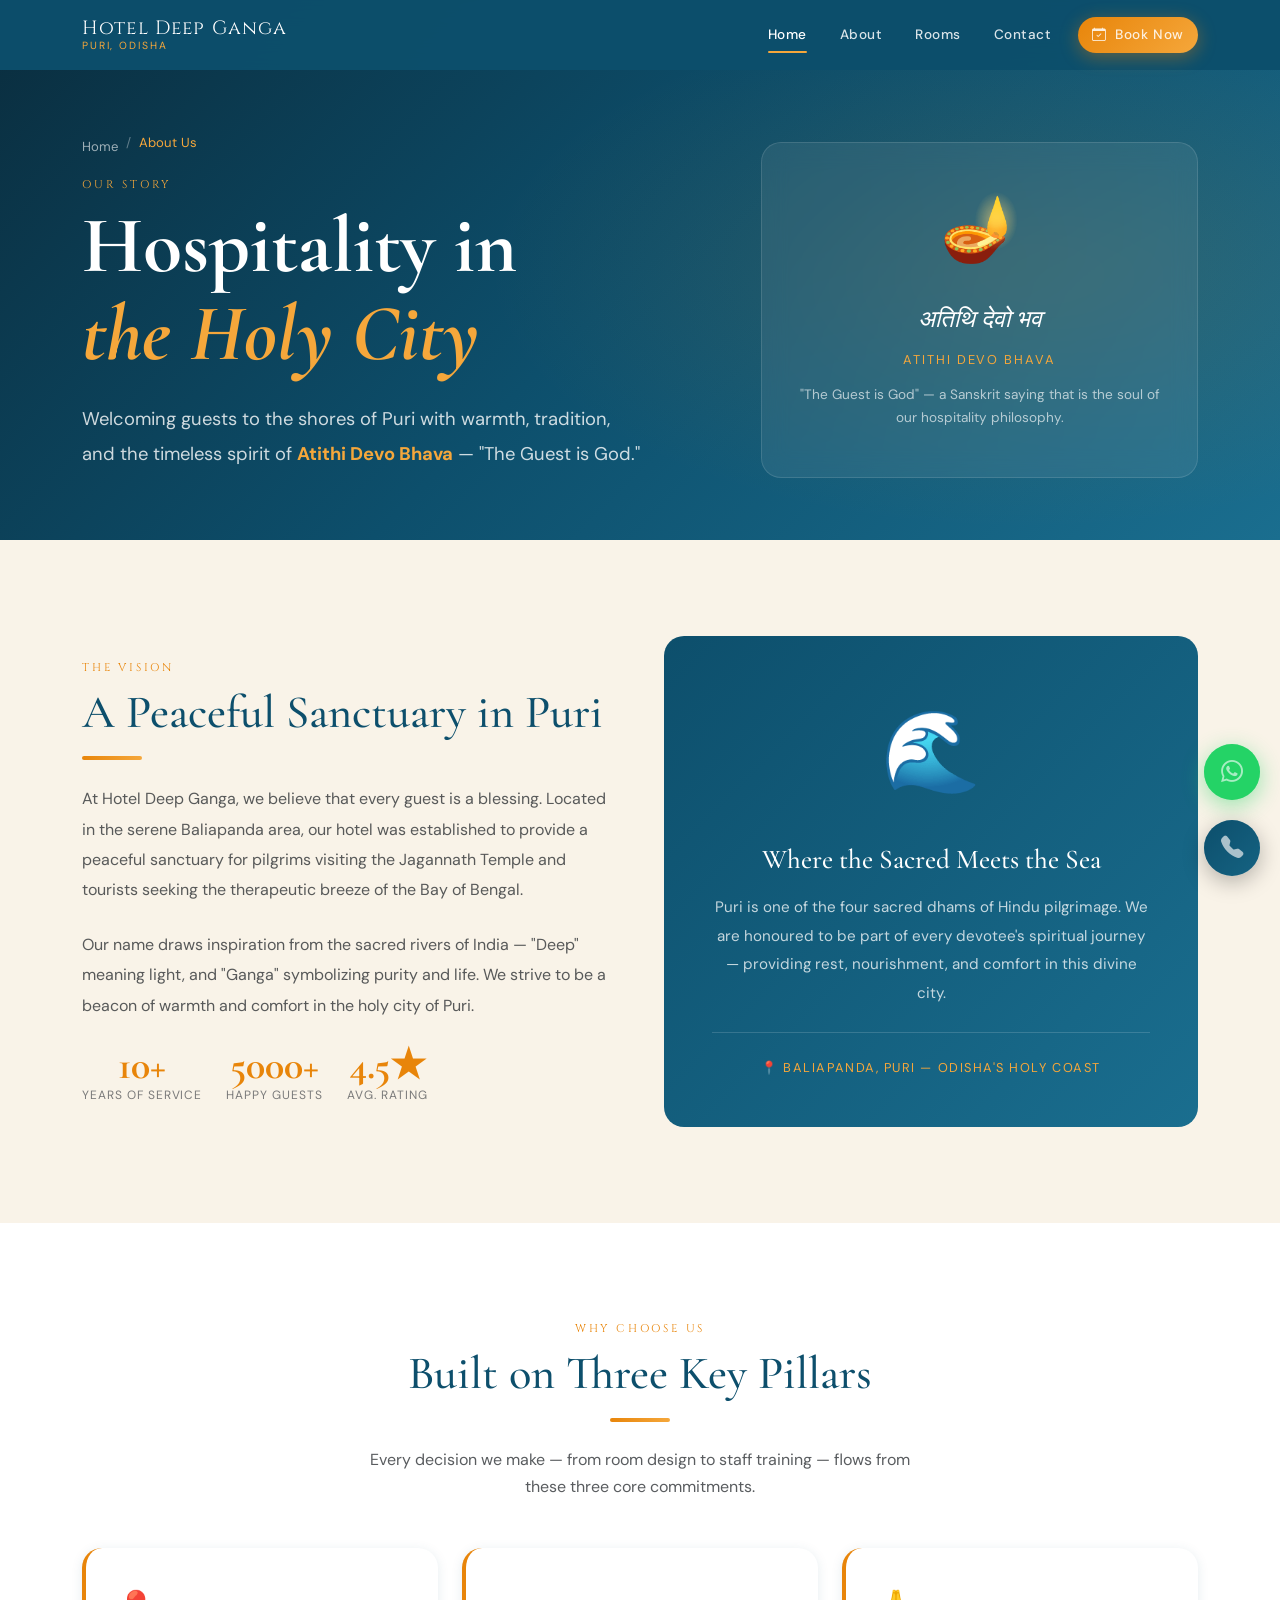
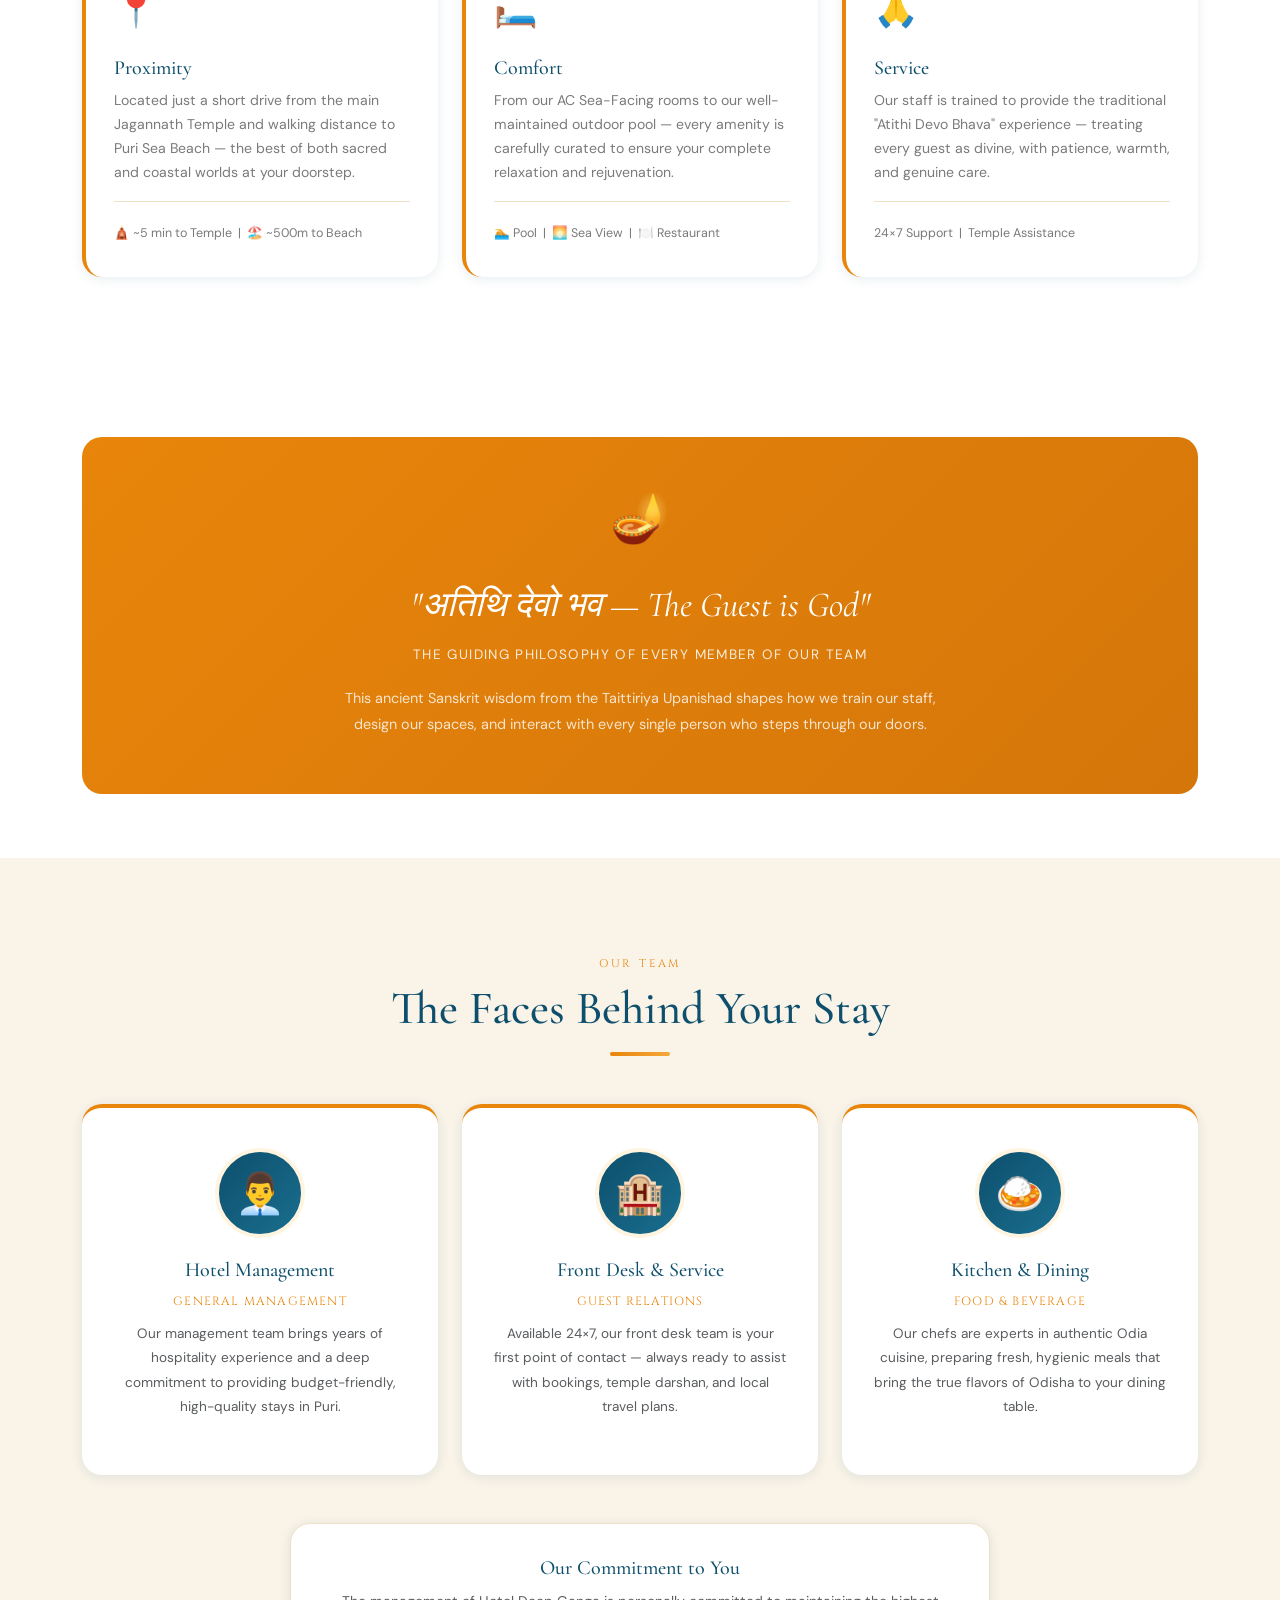
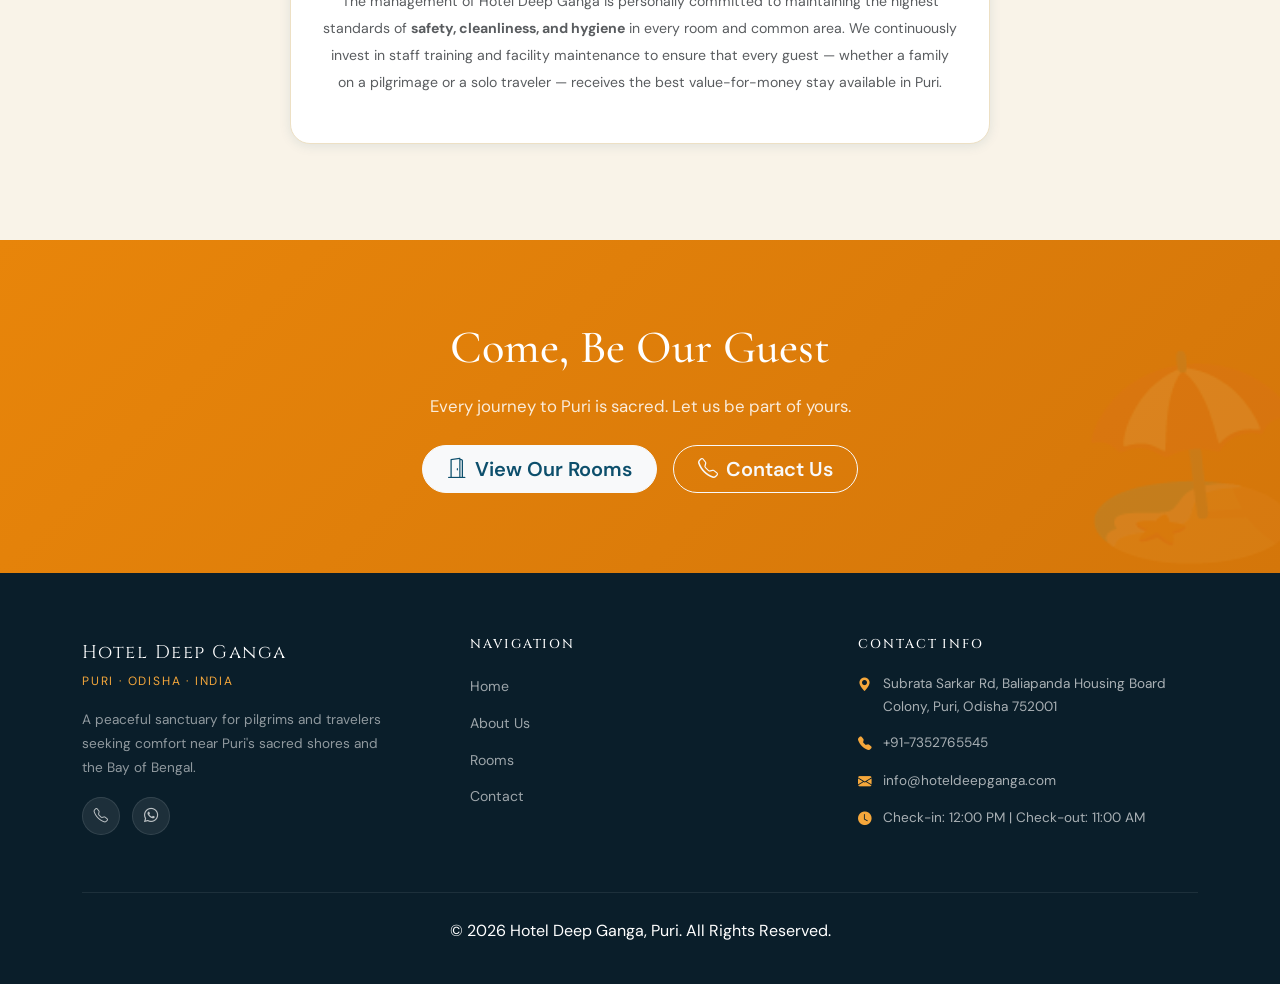
==== about.html @ 0d4df62a "initial commit" ====
<!DOCTYPE html>
<html lang="en">
<head>
  <meta charset="UTF-8">
  <meta name="viewport" content="width=device-width, initial-scale=1.0">

  <!-- SEO Meta -->
  <title>About Us | Hotel Deep Ganga Puri — Our Story & Heritage</title>
  <meta name="description" content="Discover the story of Hotel Deep Ganga, Puri — a family-run hospitality sanctuary built on the philosophy of Atithi Devo Bhava. Located near Jagannath Temple and Puri Beach.">
  <meta name="keywords" content="about Hotel Deep Ganga, Puri hotel history, Atithi Devo Bhava hotel, family hotel Puri, hospitality Puri Odisha">
  <meta name="robots" content="index, follow">
  <meta name="author" content="Hotel Deep Ganga">
  <link rel="canonical" href="https://www.hoteldeepganga.com/about">

  <!-- Open Graph -->
  <meta property="og:type" content="website">
  <meta property="og:title" content="About Hotel Deep Ganga Puri — Hospitality in the Holy City">
  <meta property="og:description" content="Our story: A peaceful sanctuary in Puri built on warmth, tradition, and the spirit of Atithi Devo Bhava.">
  <meta property="og:url" content="https://www.hoteldeepganga.com/about">
  <meta property="og:site_name" content="Hotel Deep Ganga">
  <meta property="og:image" content="https://www.hoteldeepganga.com/assets/images/deepganga.webp">

  <!-- Twitter Card -->
  <meta name="twitter:card" content="summary_large_image">
  <meta name="twitter:title" content="About Hotel Deep Ganga Puri">
  <meta name="twitter:description" content="Hospitality in the Holy City — our story, vision, and commitment to every guest.">

  <!-- Schema.org -->
  <script type="application/ld+json">
  {
    "@context": "https://schema.org",
    "@type": "AboutPage",
    "name": "About Hotel Deep Ganga",
    "url": "https://www.hoteldeepganga.com/about",
    "description": "The story of Hotel Deep Ganga — a hospitality sanctuary in Puri built on Atithi Devo Bhava.",
    "mainEntity": {
      "@type": "Hotel",
      "name": "Hotel Deep Ganga",
      "address": {
        "@type": "PostalAddress",
        "streetAddress": "Subrata Sarkar Rd, Baliapanda Housing Board Colony",
        "addressLocality": "Puri",
        "addressRegion": "Odisha",
        "postalCode": "752001",
        "addressCountry": "IN"
      }
    }
  }
  </script>

  <link rel="shortcut icon" href="assets/images/favicon.jpg" type="image/x-icon">
<link rel="icon" href="assets/images/favicon.jpg" type="image/jpg">
      
<link href="https://cdn.jsdelivr.net/npm/bootstrap@5.3.3/dist/css/bootstrap.min.css" rel="stylesheet">
  <!-- Bootstrap Icons -->
<link rel="stylesheet" href="https://cdn.jsdelivr.net/npm/bootstrap-icons@1.11.3/font/bootstrap-icons.min.css">

<link rel="stylesheet" href="assets/css/style.css">
   
</head>
<body>

<!-- NAVBAR -->
<nav class="navbar navbar-expand-lg fixed-top" id="mainNav">
  <div class="container">
    <a class="navbar-brand" href="index.html">
      Hotel Deep Ganga
      <span class="brand-sub">Puri, Odisha</span>
    </a>
    <button class="navbar-toggler" type="button" data-bs-toggle="collapse" data-bs-target="#navMenu">
      <span class="navbar-toggler-icon"></span>
    </button>
    <div class="collapse navbar-collapse" id="navMenu">
      <ul class="navbar-nav ms-auto align-items-lg-center gap-lg-1">
        <li class="nav-item"><a class="nav-link active" href="index.html">Home</a></li>
        <li class="nav-item"><a class="nav-link" href="about.html">About</a></li>
        <li class="nav-item"><a class="nav-link" href="rooms.html">Rooms</a></li>
        <li class="nav-item"><a class="nav-link" href="contact.html">Contact</a></li>
        <li class="nav-item ms-lg-2">
          <a class="nav-link btn-book-nav" href="https://wa.me/918449936598?text=Hi!%20I'd%20like%20to%20check%20room%20availability%20for%20my%20upcoming%20stay." target="_blank" rel="noopener">
            <i class="bi bi-calendar-check me-1"></i> Book Now
          </a>
        </li>
      </ul>
    </div>
  </div>
</nav>

<!-- ABOUT HERO -->
<section class="about-hero" style="padding-top:5rem">
  <div class="container py-5">
    <div class="row align-items-center g-5">
      <div class="col-lg-7" style="position:relative;z-index:1">
        <nav aria-label="breadcrumb" class="mb-3">
          <ol class="breadcrumb">
            <li class="breadcrumb-item"><a href="index.html">Home</a></li>
            <li class="breadcrumb-item active">About Us</li>
          </ol>
        </nav>
        <span class="section-label" style="color:var(--saffron-light)">Our Story</span>
        <h1 class="hero-title mb-4">Hospitality in<br><em>the Holy City</em></h1>
        <p style="font-size:1.15rem;color:rgba(255,255,255,.8);line-height:1.9;max-width:560px">
          Welcoming guests to the shores of Puri with warmth, tradition, and the timeless spirit of <strong style="color:var(--saffron-light)">Atithi Devo Bhava</strong> — "The Guest is God."
        </p>
      </div>
      <div class="col-lg-5" style="position:relative;z-index:1">
        <div style="background:rgba(255,255,255,.07);border:1px solid rgba(255,255,255,.12);border-radius:var(--radius-lg);padding:2rem;backdrop-filter:blur(12px)">
          <div style="font-size:4rem;text-align:center;margin-bottom:1rem">🪔</div>
          <div style="font-family:var(--font-display);font-size:1.5rem;font-style:italic;color:var(--white);text-align:center;margin-bottom:.5rem">अतिथि देवो भव</div>
          <div style="font-size:.8rem;color:var(--saffron-light);text-align:center;letter-spacing:.15em;text-transform:uppercase">Atithi Devo Bhava</div>
          <p style="font-size:.85rem;color:rgba(255,255,255,.65);text-align:center;margin-top:.75rem;line-height:1.7">"The Guest is God" — a Sanskrit saying that is the soul of our hospitality philosophy.</p>
        </div>
      </div>
    </div>
  </div>
</section>

<!-- THE VISION -->
<section class="section-pad bg-sand">
  <div class="container">
    <div class="row align-items-center g-5">
      <div class="col-lg-6 reveal-left">
        <span class="section-label">The Vision</span>
        <h2 class="text-ocean">A Peaceful Sanctuary in Puri</h2>
        <div class="divider-saffron"></div>
        <p class="text-muted mb-4" style="line-height:1.9">At Hotel Deep Ganga, we believe that every guest is a blessing. Located in the serene Baliapanda area, our hotel was established to provide a peaceful sanctuary for pilgrims visiting the Jagannath Temple and tourists seeking the therapeutic breeze of the Bay of Bengal.</p>
        <p class="text-muted" style="line-height:1.9">Our name draws inspiration from the sacred rivers of India — "Deep" meaning light, and "Ganga" symbolizing purity and life. We strive to be a beacon of warmth and comfort in the holy city of Puri.</p>
        <div class="d-flex gap-4 mt-4">
          <div style="text-align:center">
            <div style="font-family:var(--font-display);font-size:2.5rem;font-weight:700;color:var(--saffron);line-height:1">10+</div>
            <div style="font-size:.75rem;color:var(--text-muted);text-transform:uppercase;letter-spacing:.08em">Years of Service</div>
          </div>
          <div style="text-align:center">
            <div style="font-family:var(--font-display);font-size:2.5rem;font-weight:700;color:var(--saffron);line-height:1">5000+</div>
            <div style="font-size:.75rem;color:var(--text-muted);text-transform:uppercase;letter-spacing:.08em">Happy Guests</div>
          </div>
          <div style="text-align:center">
            <div style="font-family:var(--font-display);font-size:2.5rem;font-weight:700;color:var(--saffron);line-height:1">4.5★</div>
            <div style="font-size:.75rem;color:var(--text-muted);text-transform:uppercase;letter-spacing:.08em">Avg. Rating</div>
          </div>
        </div>
      </div>
      <div class="col-lg-6 reveal-right">
        <div style="background:linear-gradient(135deg,var(--ocean),var(--ocean-mid));border-radius:var(--radius-lg);padding:3rem;text-align:center;color:var(--white)">
          <div style="font-size:5rem;margin-bottom:1.5rem">🌊</div>
          <h3 style="color:var(--white);margin-bottom:1rem">Where the Sacred Meets the Sea</h3>
          <p style="color:rgba(255,255,255,.75);line-height:1.9;font-size:.95rem">Puri is one of the four sacred dhams of Hindu pilgrimage. We are honoured to be part of every devotee's spiritual journey — providing rest, nourishment, and comfort in this divine city.</p>
          <div style="margin-top:1.5rem;padding-top:1.5rem;border-top:1px solid rgba(255,255,255,.15)">
            <div style="color:var(--saffron-light);font-size:.8rem;letter-spacing:.12em;text-transform:uppercase">📍 Baliapanda, Puri — Odisha's Holy Coast</div>
          </div>
        </div>
      </div>
    </div>
  </div>
</section>

<!-- WHY CHOOSE US -->
<section class="section-pad">
  <div class="container">
    <div class="text-center mb-5 reveal">
      <span class="section-label">Why Choose Us</span>
      <h2 class="text-ocean">Built on Three Key Pillars</h2>
      <div class="divider-saffron center"></div>
      <p class="text-muted mx-auto" style="max-width:560px">Every decision we make — from room design to staff training — flows from these three core commitments.</p>
    </div>
    <div class="row g-4">
      <div class="col-md-4 reveal" style="transition-delay:.1s">
        <div class="pillar-card">
          <div class="pillar-icon">📍</div>
          <h5>Proximity</h5>
          <p>Located just a short drive from the main Jagannath Temple and walking distance to Puri Sea Beach — the best of both sacred and coastal worlds at your doorstep.</p>
          <div style="margin-top:1rem;padding-top:1rem;border-top:1px solid var(--sand-dark)">
            <span style="font-size:.78rem;color:var(--text-muted)">🛕 ~5 min to Temple &nbsp;|&nbsp; 🏖️ ~500m to Beach</span>
          </div>
        </div>
      </div>
      <div class="col-md-4 reveal" style="transition-delay:.2s">
        <div class="pillar-card">
          <div class="pillar-icon">🛏️</div>
          <h5>Comfort</h5>
          <p>From our AC Sea-Facing rooms to our well-maintained outdoor pool — every amenity is carefully curated to ensure your complete relaxation and rejuvenation.</p>
          <div style="margin-top:1rem;padding-top:1rem;border-top:1px solid var(--sand-dark)">
            <span style="font-size:.78rem;color:var(--text-muted)">🏊 Pool &nbsp;|&nbsp; 🌅 Sea View &nbsp;|&nbsp; 🍽️ Restaurant</span>
          </div>
        </div>
      </div>
      <div class="col-md-4 reveal" style="transition-delay:.3s">
        <div class="pillar-card">
          <div class="pillar-icon">🙏</div>
          <h5>Service</h5>
          <p>Our staff is trained to provide the traditional "Atithi Devo Bhava" experience — treating every guest as divine, with patience, warmth, and genuine care.</p>
          <div style="margin-top:1rem;padding-top:1rem;border-top:1px solid var(--sand-dark)">
            <span style="font-size:.78rem;color:var(--text-muted)">24×7 Support &nbsp;|&nbsp; Temple Assistance</span>
          </div>
        </div>
      </div>
    </div>
  </div>
</section>

<!-- ATITHI DEVO BHAVA BANNER -->
<section class="section-pad-sm">
  <div class="container reveal">
    <div class="atithi-banner">
      <div style="font-size:3rem;margin-bottom:1rem">🪔</div>
      <div class="atithi-quote">"अतिथि देवो भव — The Guest is God"</div>
      <div class="atithi-translation">The guiding philosophy of every member of our team</div>
      <p style="color:rgba(255,255,255,.8);margin-top:1.25rem;max-width:600px;margin-left:auto;margin-right:auto;font-size:.9rem;line-height:1.8">This ancient Sanskrit wisdom from the Taittiriya Upanishad shapes how we train our staff, design our spaces, and interact with every single person who steps through our doors.</p>
    </div>
  </div>
</section>

<!-- MEET THE TEAM -->
<section class="section-pad bg-sand">
  <div class="container">
    <div class="text-center mb-5 reveal">
      <span class="section-label">Our Team</span>
      <h2 class="text-ocean">The Faces Behind Your Stay</h2>
      <div class="divider-saffron center"></div>
    </div>
    <div class="row g-4 justify-content-center">
      <div class="col-md-4 reveal" style="transition-delay:.1s">
        <div class="team-card">
          <div class="team-avatar">👨‍💼</div>
          <h5 class="text-ocean mb-1">Hotel Management</h5>
          <span style="font-size:.75rem;color:var(--saffron);letter-spacing:.1em;text-transform:uppercase;font-family:var(--font-title)">General Management</span>
          <p class="text-muted mt-2" style="font-size:.85rem;line-height:1.8">Our management team brings years of hospitality experience and a deep commitment to providing budget-friendly, high-quality stays in Puri.</p>
        </div>
      </div>
      <div class="col-md-4 reveal" style="transition-delay:.2s">
        <div class="team-card">
          <div class="team-avatar">🏨</div>
          <h5 class="text-ocean mb-1">Front Desk & Service</h5>
          <span style="font-size:.75rem;color:var(--saffron);letter-spacing:.1em;text-transform:uppercase;font-family:var(--font-title)">Guest Relations</span>
          <p class="text-muted mt-2" style="font-size:.85rem;line-height:1.8">Available 24×7, our front desk team is your first point of contact — always ready to assist with bookings, temple darshan, and local travel plans.</p>
        </div>
      </div>
      <div class="col-md-4 reveal" style="transition-delay:.3s">
        <div class="team-card">
          <div class="team-avatar">🍛</div>
          <h5 class="text-ocean mb-1">Kitchen & Dining</h5>
          <span style="font-size:.75rem;color:var(--saffron);letter-spacing:.1em;text-transform:uppercase;font-family:var(--font-title)">Food & Beverage</span>
          <p class="text-muted mt-2" style="font-size:.85rem;line-height:1.8">Our chefs are experts in authentic Odia cuisine, preparing fresh, hygienic meals that bring the true flavors of Odisha to your dining table.</p>
        </div>
      </div>
    </div>
    <div class="text-center mt-5 reveal" style="transition-delay:.4s">
      <div style="background:var(--white);border-radius:var(--radius-lg);padding:2rem;border:1px solid var(--sand-dark);max-width:700px;margin:0 auto;box-shadow:var(--shadow-sm)">
        <h5 class="text-ocean mb-2">Our Commitment to You</h5>
        <p class="text-muted" style="font-size:.88rem;line-height:1.9">The management of Hotel Deep Ganga is personally committed to maintaining the highest standards of <strong>safety, cleanliness, and hygiene</strong> in every room and common area. We continuously invest in staff training and facility maintenance to ensure that every guest — whether a family on a pilgrimage or a solo traveler — receives the best value-for-money stay available in Puri.</p>
      </div>
    </div>
  </div>
</section>

<!-- CTA -->
<section class="cta-banner">
  <div class="container reveal">
    <h2 class="mb-3">Come, Be Our Guest</h2>
    <p class="mb-4">Every journey to Puri is sacred. Let us be part of yours.</p>
    <div class="d-flex flex-wrap gap-3 justify-content-center">
      <a href="rooms.html" class="btn btn-light btn-lg rounded-pill px-4 fw-semibold text-ocean">
        <i class="bi bi-door-open me-2"></i>View Our Rooms
      </a>
      <a href="contact.html" class="btn btn-outline-light btn-lg rounded-pill px-4 fw-semibold">
        <i class="bi bi-telephone me-2"></i>Contact Us
      </a>
    </div>
  </div>
</section>

<!-- FOOTER -->
<footer class="footer">
  <div class="container">
    <div class="row g-5">
      <div class="col-lg-4 col-md-6">
        <div class="footer-brand mb-3">
          <div class="brand-name">Hotel Deep Ganga</div>
          <div class="brand-tagline">Puri · Odisha · India</div>
        </div>
        <p style="font-size:.85rem;color:rgba(255,255,255,.55);line-height:1.8;max-width:300px">A peaceful sanctuary for pilgrims and travelers seeking comfort near Puri's sacred shores and the Bay of Bengal.</p>
        <div class="mt-3">
          <a href="tel:+917352765545" class="social-btn"><i class="bi bi-telephone"></i></a>
          <a href="https://wa.me/917352765545" class="social-btn"><i class="bi bi-whatsapp"></i></a>
        </div>
      </div>
      <div class="col-lg-4 col-md-6">
        <h6>Navigation</h6>
        <ul class="footer-links p-0">
          <li><a href="index.html">Home</a></li>
          <li><a href="about.html">About Us</a></li>
          <li><a href="rooms.html">Rooms</a></li>
          <li><a href="contact.html">Contact</a></li>
        </ul>
      </div>
      <div class="col-lg-4 col-md-6">
        <h6>Contact Info</h6>
        <div class="footer-contact-item"><span class="icon"><i class="bi bi-geo-alt-fill"></i></span><span>Subrata Sarkar Rd, Baliapanda Housing Board Colony, Puri, Odisha 752001</span></div>
        <div class="footer-contact-item"><span class="icon"><i class="bi bi-telephone-fill"></i></span><span>+91-7352765545</span></div>
        <div class="footer-contact-item"><span class="icon"><i class="bi bi-envelope-fill"></i></span><span>info@hoteldeepganga.com</span></div>
        <div class="footer-contact-item"><span class="icon"><i class="bi bi-clock-fill"></i></span><span>Check-in: 12:00 PM | Check-out: 11:00 AM</span></div>
      </div>
    </div>
    <div class="footer-bottom">
      <p>© 2026 Hotel Deep Ganga, Puri. All Rights Reserved.</p>
    </div>
  </div>
</footer>

<!-- ========== FLOATING BUTTONS ========== -->
<div class="fab-wrapper left">
  <a href="https://wa.me/917352765545?text=Hi!%20I'd%20like%20to%20check%20room%20availability%20for%20my%20upcoming%20stay." target="_blank" rel="noopener" class="fab-btn whatsapp" aria-label="WhatsApp Hotel Deep Ganga">
    <span class="fab-pulse"></span>
    <i class="bi bi-whatsapp"></i>
    <span class="fab-tooltip">Chat with our Manager</span>
  </a>
</div>
<div class="fab-wrapper right">
  <a href="tel:+917352765545" class="fab-btn call" aria-label="Call Hotel Deep Ganga">
    <span class="fab-pulse"></span>
    <i class="bi bi-telephone-fill"></i>
    <span class="fab-tooltip">Call Hotel Deep Ganga</span>
  </a>
</div>
<!-- Bootstrap JS -->
<script src="assets/js/scripts.js"></script>
<script src="https://cdn.jsdelivr.net/npm/bootstrap@5.3.3/dist/js/bootstrap.bundle.min.js"></script>
</body>
</html>
---- assets/css/style.css ----
/* ============================================================
   Hotel Deep Ganga — Custom Stylesheet
   Aesthetic: Coastal Luxury · Warm Saffron · Deep Ocean Blue
   ============================================================ */
@import url('https://fonts.googleapis.com/css2?family=Cormorant+Garamond:ital,wght@0,400;0,600;0,700;1,400;1,600&family=DM+Sans:wght@300;400;500;600&family=Cinzel:wght@400;600&display=swap');

:root {
  --saffron:       #E8850A;
  --saffron-light: #F5A73B;
  --saffron-pale:  #FFF4E0;
  --ocean:         #0D4F6C;
  --ocean-mid:     #1A6E8F;
  --ocean-light:   #D0EEF7;
  --sand:          #F9F3E8;
  --sand-dark:     #EDE0C4;
  --charcoal:      #1E1E1E;
  --text-body:     #3D3D3D;
  --text-muted:    #7A7A7A;
  --white:         #FFFFFF;
  --radius:        12px;
  --radius-lg:     20px;
  --shadow-sm:     0 2px 12px rgba(13,79,108,0.10);
  --shadow-md:     0 6px 28px rgba(13,79,108,0.15);
  --shadow-lg:     0 16px 56px rgba(13,79,108,0.18);
  --transition:    0.35s cubic-bezier(0.4,0,0.2,1);
  --font-display:  'Cormorant Garamond', Georgia, serif;
  --font-title:    'Cinzel', serif;
  --font-body:     'DM Sans', sans-serif;
}

*,*::before,*::after{box-sizing:border-box;margin:0;padding:0}
html{scroll-behavior:smooth;font-size:16px}
body{font-family:var(--font-body);color:var(--text-body);background:var(--white);overflow-x:hidden;line-height:1.7}
img{max-width:100%;height:auto;display:block}
a{text-decoration:none;color:inherit}
ul{list-style:none}

/* Typography */
.section-label{font-family:var(--font-title);font-size:.7rem;letter-spacing:.25em;text-transform:uppercase;color:var(--saffron);display:block;margin-bottom:.5rem}
h1,h2,h3,h4,h5{font-family:var(--font-display);line-height:1.2}
h1{font-size:clamp(2.4rem,6vw,4.2rem)}
h2{font-size:clamp(1.9rem,4vw,2.9rem)}
h3{font-size:clamp(1.3rem,2.5vw,1.7rem)}
p{font-size:1rem;color:var(--text-body)}

/* Navbar */
.navbar{background:rgba(13,79,108,.97);backdrop-filter:blur(16px);-webkit-backdrop-filter:blur(16px);padding:.75rem 0;transition:box-shadow var(--transition);z-index:1050}
.navbar.scrolled{box-shadow:0 4px 24px rgba(0,0,0,.25)}
.navbar-brand{font-family:var(--font-title);font-size:1.2rem;color:var(--white)!important;letter-spacing:.06em;line-height:1.2}
.navbar-brand .brand-sub{font-family:var(--font-body);font-size:.65rem;color:var(--saffron-light);letter-spacing:.18em;text-transform:uppercase;display:block;font-weight:400}
.navbar-nav .nav-link{color:rgba(255,255,255,.85)!important;font-size:.85rem;font-weight:500;letter-spacing:.04em;padding:.4rem .9rem!important;transition:color var(--transition);position:relative}
.navbar-nav .nav-link::after{content:'';position:absolute;bottom:0;left:50%;right:50%;height:2px;background:var(--saffron-light);transition:left var(--transition),right var(--transition);border-radius:2px}
.navbar-nav .nav-link:hover::after,.navbar-nav .nav-link.active::after{left:.9rem;right:.9rem}
.navbar-nav .nav-link:hover,.navbar-nav .nav-link.active{color:var(--white)!important}
.btn-book-nav{background:linear-gradient(135deg,var(--saffron),var(--saffron-light));color:var(--white)!important;border-radius:50px;padding:.45rem 1.4rem!important;font-weight:600;font-family:var(--font-body);font-size:.85rem;box-shadow:0 4px 18px rgba(232,133,10,.4);transition:transform var(--transition),box-shadow var(--transition)}
.btn-book-nav:hover{transform:translateY(-2px);box-shadow:0 8px 24px rgba(232,133,10,.5)}
.btn-book-nav::after{display:none!important}
.navbar-toggler{border:none}
.navbar-toggler-icon{filter:invert(1)}

/* Hero */
.hero-section{position:relative;min-height:100svh;overflow:hidden;display:flex;align-items:center}
.hero-bg{position:absolute;inset:0;background:linear-gradient(135deg,#0a2d3e 0%,#0D4F6C 45%,#1a3a4a 100%);z-index:0}
.hero-bg::before{content:'';position:absolute;inset:0;background:radial-gradient(ellipse 80% 60% at 70% 50%,rgba(232,133,10,.12) 0%,transparent 60%),radial-gradient(ellipse 50% 80% at 10% 80%,rgba(26,110,143,.25) 0%,transparent 60%)}
.hero-waves{position:absolute;bottom:-2px;left:0;right:0;z-index:2;line-height:0}
.hero-content{position:relative;z-index:3}
.hero-badge{display:inline-flex;align-items:center;gap:.5rem;background:rgba(255,255,255,.1);border:1px solid rgba(232,133,10,.4);border-radius:50px;padding:.35rem 1rem;font-size:.75rem;color:var(--saffron-light);letter-spacing:.15em;text-transform:uppercase;font-family:var(--font-title);margin-bottom:1.5rem;backdrop-filter:blur(8px)}
.hero-title{font-family:var(--font-display);font-weight:700;font-size:clamp(2.6rem,7vw,5rem);color:var(--white);line-height:1.1;margin-bottom:1.25rem}
.hero-title em{font-style:italic;color:var(--saffron-light)}
.hero-subtitle{font-size:clamp(1rem,2vw,1.2rem);color:rgba(255,255,255,.75);max-width:520px;margin-bottom:2.5rem;font-weight:300;line-height:1.8}
.hero-highlights{display:flex;flex-wrap:wrap;gap:.75rem;margin-bottom:2.5rem}
.hero-pill{background:rgba(255,255,255,.08);border:1px solid rgba(255,255,255,.15);color:var(--white);padding:.5rem 1rem;border-radius:50px;font-size:.82rem;font-weight:500;display:flex;align-items:center;gap:.4rem;backdrop-filter:blur(4px)}
.hero-cta{display:flex;flex-wrap:wrap;gap:1rem}
.btn-primary-cta{background:linear-gradient(135deg,var(--saffron),var(--saffron-light));color:var(--white);border:none;padding:.85rem 2rem;border-radius:50px;font-weight:600;font-size:.95rem;letter-spacing:.04em;box-shadow:0 8px 28px rgba(232,133,10,.45);transition:transform var(--transition),box-shadow var(--transition);display:inline-flex;align-items:center;gap:.5rem}
.btn-primary-cta:hover{color:var(--white);transform:translateY(-3px);box-shadow:0 14px 38px rgba(232,133,10,.55)}
.btn-outline-cta{background:transparent;color:var(--white);border:2px solid rgba(255,255,255,.5);padding:.85rem 2rem;border-radius:50px;font-weight:500;font-size:.95rem;transition:border-color var(--transition),background var(--transition);display:inline-flex;align-items:center;gap:.5rem}
.btn-outline-cta:hover{color:var(--white);border-color:var(--saffron-light);background:rgba(232,133,10,.12)}
.hero-stat-card{background:rgba(255,255,255,.07);border:1px solid rgba(255,255,255,.12);border-radius:var(--radius-lg);padding:1.5rem;backdrop-filter:blur(12px);text-align:center;transition:transform var(--transition)}
.hero-stat-card:hover{transform:translateY(-4px)}
.hero-stat-num{font-family:var(--font-display);font-size:2.2rem;font-weight:700;color:var(--saffron-light);line-height:1}
.hero-stat-label{font-size:.75rem;color:rgba(255,255,255,.65);letter-spacing:.08em;text-transform:uppercase;margin-top:.4rem}
.hero-img-card{position:relative;border-radius:var(--radius-lg);overflow:hidden;box-shadow:var(--shadow-lg)}
.hero-img-card .hotel-visual{width:100%;height:380px;background:linear-gradient(160deg,#0a2d3e,#1a5a7a,#0d4f6c);display:flex;align-items:center;justify-content:center;flex-direction:column;gap:1rem;padding:2rem}
.hotel-visual-icon{font-size:6rem;opacity:.7}
.hotel-visual-text{font-family:var(--font-display);font-size:1.6rem;font-style:italic;color:rgba(255,255,255,.9);text-align:center}
.hero-img-overlay{position:absolute;bottom:0;left:0;right:0;background:linear-gradient(to top,rgba(13,79,108,.9),transparent);padding:1.5rem}
.hero-img-tag{display:inline-flex;align-items:center;gap:.4rem;background:var(--saffron);color:var(--white);border-radius:50px;padding:.35rem .9rem;font-size:.75rem;font-weight:600}

/* Section Utilities */
.section-pad{padding:6rem 0}
.section-pad-sm{padding:4rem 0}
.bg-sand{background:var(--sand)}
.bg-ocean{background:var(--ocean)}
.divider-saffron{width:60px;height:4px;background:linear-gradient(90deg,var(--saffron),var(--saffron-light));border-radius:2px;margin:1rem 0 1.5rem}
.divider-saffron.center{margin:1rem auto 1.5rem}

/* Feature Cards */
.feature-card{background:var(--white);border-radius:var(--radius-lg);padding:2.25rem 1.75rem;text-align:center;box-shadow:var(--shadow-sm);border:1px solid transparent;transition:transform var(--transition),box-shadow var(--transition),border-color var(--transition);height:100%}
.feature-card:hover{transform:translateY(-6px);box-shadow:var(--shadow-md);border-color:var(--saffron-light)}
.feature-icon{width:72px;height:72px;background:linear-gradient(135deg,var(--saffron-pale),#fff8ee);border-radius:50%;display:flex;align-items:center;justify-content:center;margin:0 auto 1.25rem;font-size:2rem;transition:transform var(--transition)}
.feature-card:hover .feature-icon{transform:scale(1.12) rotate(-5deg)}
.feature-card h5{color:var(--ocean);font-weight:600;margin-bottom:.6rem}
.feature-card p{font-size:.9rem;color:var(--text-muted)}

/* Amenities */
.amenities-icon-grid{display:grid;grid-template-columns:repeat(auto-fill,minmax(130px,1fr));gap:1rem}
.amenity-box{background:var(--white);border:1.5px solid var(--sand-dark);border-radius:var(--radius);padding:1.25rem .75rem;text-align:center;transition:border-color var(--transition),box-shadow var(--transition),transform var(--transition)}
.amenity-box:hover{border-color:var(--saffron);box-shadow:var(--shadow-sm);transform:translateY(-3px)}
.amenity-box .icon{font-size:1.8rem;margin-bottom:.6rem}
.amenity-box span{font-size:.78rem;font-weight:500;color:var(--ocean);display:block}

/* Dining */
.dining-card{background:var(--white);border-radius:var(--radius-lg);overflow:hidden;box-shadow:var(--shadow-sm);transition:transform var(--transition),box-shadow var(--transition)}
.dining-card:hover{transform:translateY(-6px);box-shadow:var(--shadow-md)}
.dining-card-img{height:200px;display:flex;align-items:center;justify-content:center;font-size:4rem}
.dining-card-body{padding:1.5rem}
.dining-card-body h5{color:var(--ocean);margin-bottom:.5rem}
.dining-card-body p{font-size:.88rem;color:var(--text-muted)}

/* Service Rows */
.service-row{display:flex;align-items:flex-start;gap:1rem;padding:1rem 0;border-bottom:1px solid var(--sand-dark)}
.service-row:last-child{border-bottom:none}
.service-icon{font-size:1.5rem;flex-shrink:0;margin-top:.15rem}
.service-row h6{color:var(--ocean);font-size:.95rem;margin-bottom:.2rem}
.service-row p{font-size:.83rem;color:var(--text-muted);margin:0}

/* Rooms */
.room-card{background:var(--white);border-radius:var(--radius-lg);overflow:hidden;box-shadow:var(--shadow-sm);transition:transform var(--transition),box-shadow var(--transition);height:100%}
.room-card:hover{transform:translateY(-8px);box-shadow:var(--shadow-lg)}
.room-card-img{height:240px;position:relative;overflow:hidden;display:flex;align-items:center;justify-content:center}
.room-card-img .room-emoji{font-size:5rem;opacity:.55}
.room-badge{position:absolute;top:1rem;right:1rem;background:var(--saffron);color:var(--white);border-radius:50px;padding:.3rem .9rem;font-size:.75rem;font-weight:600}
.room-card-body{padding:1.75rem}
.room-card-body h4{color:var(--ocean);margin-bottom:.75rem}
.room-card-body p{font-size:.88rem;color:var(--text-muted);margin-bottom:1.25rem}
.room-amenities{display:flex;flex-wrap:wrap;gap:.5rem;margin-bottom:1.5rem}
.room-amenity-tag{background:var(--ocean-light);color:var(--ocean);border-radius:6px;padding:.28rem .7rem;font-size:.75rem;font-weight:500}
.btn-whatsapp-room{background:#25D366;color:var(--white);border:none;border-radius:50px;padding:.65rem 1.5rem;font-weight:600;font-size:.88rem;display:inline-flex;align-items:center;gap:.5rem;width:100%;justify-content:center;transition:transform var(--transition),box-shadow var(--transition);box-shadow:0 4px 16px rgba(37,211,102,.3)}
.btn-whatsapp-room:hover{color:var(--white);transform:translateY(-2px);box-shadow:0 8px 24px rgba(37,211,102,.4)}

/* About */
.about-hero{background:linear-gradient(135deg,#0a2d3e,#0D4F6C,#1A6E8F);min-height:60vh;display:flex;align-items:center;position:relative;overflow:hidden}
.about-hero::before{content:'';position:absolute;inset:0;background:radial-gradient(ellipse 70% 80% at 80% 50%,rgba(232,133,10,.12) 0%,transparent 60%)}
.pillar-card{background:var(--white);border-radius:var(--radius-lg);padding:2rem 1.75rem;border-left:4px solid var(--saffron);box-shadow:var(--shadow-sm);transition:transform var(--transition),box-shadow var(--transition);height:100%}
.pillar-card:hover{transform:translateY(-5px);box-shadow:var(--shadow-md)}
.pillar-card .pillar-icon{font-size:2.2rem;margin-bottom:1rem}
.pillar-card h5{color:var(--ocean);margin-bottom:.6rem}
.pillar-card p{font-size:.88rem;color:var(--text-muted)}
.team-card{background:var(--white);border-radius:var(--radius-lg);padding:2.5rem 2rem;text-align:center;box-shadow:var(--shadow-sm);border-top:4px solid var(--saffron)}
.team-avatar{width:90px;height:90px;background:linear-gradient(135deg,var(--ocean),var(--ocean-mid));border-radius:50%;display:flex;align-items:center;justify-content:center;font-size:2.5rem;margin:0 auto 1.25rem;border:4px solid var(--saffron-pale)}
.atithi-banner{background:linear-gradient(135deg,var(--saffron),#d4760a);border-radius:var(--radius-lg);padding:2.5rem;text-align:center;color:var(--white)}
.atithi-quote{font-family:var(--font-display);font-size:clamp(1.6rem,3.5vw,2.2rem);font-style:italic;color:var(--white);margin-bottom:.5rem}
.atithi-translation{font-size:.85rem;opacity:.85;letter-spacing:.1em;text-transform:uppercase}

/* Contact */
.contact-hero{background:linear-gradient(135deg,#0a2d3e,#0D4F6C);min-height:45vh;display:flex;align-items:center;position:relative;overflow:hidden}
.contact-card{background:var(--white);border-radius:var(--radius-lg);padding:2.25rem;box-shadow:var(--shadow-md);text-align:center;transition:transform var(--transition);height:100%}
.contact-card:hover{transform:translateY(-4px)}
.contact-icon-wrap{width:72px;height:72px;border-radius:50%;display:flex;align-items:center;justify-content:center;font-size:1.8rem;margin:0 auto 1.25rem}
.contact-icon-wrap.saffron-bg{background:var(--saffron-pale)}
.contact-icon-wrap.ocean-bg{background:var(--ocean-light)}
.contact-icon-wrap.green-bg{background:#e6fff2}
.contact-card h5{color:var(--ocean);margin-bottom:.4rem;font-size:1rem}
.contact-card .contact-value{font-family:var(--font-display);font-size:1.45rem;font-weight:700;color:var(--saffron);line-height:1.3}
.contact-card p{font-size:.82rem;color:var(--text-muted);margin-top:.3rem}
.btn-call-big{background:linear-gradient(135deg,var(--ocean),var(--ocean-mid));color:var(--white);border:none;border-radius:50px;padding:.8rem 2rem;font-weight:600;font-size:.95rem;display:inline-flex;align-items:center;gap:.5rem;box-shadow:0 6px 22px rgba(13,79,108,.35);transition:transform var(--transition),box-shadow var(--transition);width:100%;justify-content:center;margin-top:1rem}
.btn-call-big:hover{color:var(--white);transform:translateY(-2px);box-shadow:0 10px 30px rgba(13,79,108,.45)}
.btn-whatsapp-big{background:#25D366;color:var(--white);border:none;border-radius:50px;padding:.8rem 2rem;font-weight:600;font-size:.95rem;display:inline-flex;align-items:center;gap:.5rem;box-shadow:0 6px 22px rgba(37,211,102,.35);transition:transform var(--transition),box-shadow var(--transition);width:100%;justify-content:center;margin-top:1rem}
.btn-whatsapp-big:hover{color:var(--white);transform:translateY(-2px);box-shadow:0 10px 30px rgba(37,211,102,.45)}
.map-wrapper{border-radius:var(--radius-lg);overflow:hidden;box-shadow:var(--shadow-md)}
.map-wrapper iframe{display:block;border:0;width:100%}
.checkin-card{background:var(--sand);border-radius:var(--radius-lg);padding:2rem;border:1.5px solid var(--sand-dark);text-align:center}
.checkin-time{font-family:var(--font-display);font-size:2rem;font-weight:700;color:var(--ocean);line-height:1}
.checkin-label{font-size:.75rem;letter-spacing:.12em;text-transform:uppercase;color:var(--text-muted);margin-top:.4rem}

/* Quote Strip */
.quote-strip{background:linear-gradient(135deg,var(--ocean),var(--ocean-mid));padding:4rem 0;text-align:center;position:relative;overflow:hidden}
.quote-strip::before{content:'"';font-family:var(--font-display);font-size:20rem;font-weight:700;color:rgba(255,255,255,.04);position:absolute;top:-4rem;left:2rem;line-height:1;pointer-events:none}
.quote-text{font-family:var(--font-display);font-size:clamp(1.3rem,3vw,1.8rem);font-style:italic;color:var(--white);max-width:700px;margin:0 auto 1rem}
.quote-author{color:var(--saffron-light);font-size:.82rem;letter-spacing:.12em;text-transform:uppercase}

/* CTA Banner */
.cta-banner{background:linear-gradient(135deg,var(--saffron),#d4760a);padding:5rem 0;text-align:center;position:relative;overflow:hidden}
.cta-banner::after{content:'🏖️';font-size:12rem;position:absolute;right:-2rem;bottom:-3rem;opacity:.08;pointer-events:none}
.cta-banner h2{color:var(--white)}
.cta-banner p{color:rgba(255,255,255,.85);font-size:1.05rem}

/* Booking Strip */
.booking-strip{background:var(--sand);border-top:1px solid var(--sand-dark);border-bottom:1px solid var(--sand-dark);padding:2rem 0}
.ota-btn{display:inline-flex;align-items:center;gap:.5rem;padding:.7rem 1.5rem;border-radius:50px;font-weight:600;font-size:.88rem;transition:transform var(--transition),box-shadow var(--transition);border:2px solid transparent}
.ota-btn:hover{transform:translateY(-2px)}
.ota-mmt{background:var(--white);color:#CC0000;border-color:#CC0000}
.ota-mmt:hover{background:#CC0000;color:var(--white);box-shadow:0 6px 20px rgba(204,0,0,.3)}
.ota-trip{background:var(--white);color:#003580;border-color:#003580}
.ota-trip:hover{background:#003580;color:var(--white);box-shadow:0 6px 20px rgba(0,53,128,.3)}

/* Footer */
.footer{background:#0a1e2a;color:rgba(255,255,255,.75);padding:4rem 0 0}
.footer-brand .brand-name{font-family:var(--font-title);font-size:1.15rem;color:var(--white);letter-spacing:.08em}
.footer-brand .brand-tagline{font-size:.75rem;color:var(--saffron-light);letter-spacing:.15em;text-transform:uppercase;margin-top:.2rem}
.footer h6{color:var(--white);font-family:var(--font-title);font-size:.8rem;letter-spacing:.15em;text-transform:uppercase;margin-bottom:1.25rem}
.footer-links li{margin-bottom:.6rem}
.footer-links a{color:rgba(255,255,255,.6);font-size:.88rem;transition:color var(--transition)}
.footer-links a:hover{color:var(--saffron-light)}
.footer-contact-item{display:flex;gap:.7rem;margin-bottom:.8rem;font-size:.85rem;color:rgba(255,255,255,.65)}
.footer-contact-item .icon{color:var(--saffron-light);flex-shrink:0;margin-top:.1rem}
.footer-bottom{border-top:1px solid rgba(255,255,255,.08);padding:1.5rem 0;margin-top:3rem;text-align:center;font-size:.8rem;color:rgba(255,255,255,.4)}
.footer-bottom a{color:var(--saffron-light)}
.footer-bottom p{color: #fff;}
.social-btn{width:38px;height:38px;background:rgba(255,255,255,.08);border-radius:50%;display:inline-flex;align-items:center;justify-content:center;color:rgba(255,255,255,.7);font-size:.9rem;margin-right:.5rem;transition:background var(--transition),color var(--transition);border:1px solid rgba(255,255,255,.1)}
.social-btn:hover{background:var(--saffron);color:var(--white);border-color:var(--saffron)}

/* Floating Action Buttons */
.fab-wrapper{position:fixed;bottom:1.5rem;z-index:9999;display:flex;flex-direction:column;gap:.5rem}
.fab-wrapper.left{right:1.25rem;bottom:100px;}
.fab-wrapper.right{right:1.25rem}
.fab-btn{width:56px;height:56px;border-radius:50%;display:flex;align-items:center;justify-content:center;font-size:1.4rem;color:var(--white);box-shadow:0 6px 22px rgba(0,0,0,.28);transition:transform var(--transition),box-shadow var(--transition);border:none;cursor:pointer;text-decoration:none;position:relative}
.fab-btn:hover{transform:scale(1.1) translateY(-2px);color:var(--white)}
.fab-btn.whatsapp{background:#25D366;box-shadow:0 6px 22px rgba(37,211,102,.45)}
.fab-btn.whatsapp:hover{box-shadow:0 10px 28px rgba(37,211,102,.55)}
.fab-btn.call{background:linear-gradient(135deg,var(--ocean),var(--ocean-mid))}
.fab-btn.call:hover{box-shadow:0 10px 28px rgba(13,79,108,.5)}
.fab-tooltip{position:absolute;right:calc(100% + .6rem);top:50%;transform:translateY(-50%);background:var(--charcoal);color:var(--white);font-size:.72rem;white-space:nowrap;padding:.35rem .75rem;border-radius:6px;opacity:0;pointer-events:none;transition:opacity var(--transition);font-family:var(--font-body)}
.fab-wrapper.right .fab-tooltip{right:auto;left:calc(100% + .6rem)}
.fab-btn:hover .fab-tooltip{opacity:1}
.fab-pulse{position:absolute;inset:0;border-radius:50%;animation:fabPulse 2.4s ease-out infinite}
.fab-btn.whatsapp .fab-pulse{background:rgba(37,211,102,.4)}
.fab-btn.call .fab-pulse{background:rgba(13,79,108,.35)}
@keyframes fabPulse{0%{transform:scale(1);opacity:.7}100%{transform:scale(2);opacity:0}}

/* Page Hero (inner pages) */
.page-hero{background:linear-gradient(135deg,#0a2d3e,#0D4F6C);padding:7rem 0 4rem;position:relative;overflow:hidden}
.page-hero::before{content:'';position:absolute;inset:0;background:radial-gradient(ellipse 60% 80% at 90% 50%,rgba(232,133,10,.1),transparent)}
.breadcrumb-item a{color:rgba(255,255,255,.6);font-size:.82rem}
.breadcrumb-item.active{color:var(--saffron-light);font-size:.82rem}
.breadcrumb-item+.breadcrumb-item::before{color:rgba(255,255,255,.35)}

/* Reveal Animations */
.reveal{opacity:0;transform:translateY(28px);transition:opacity .65s ease,transform .65s ease}
.reveal.visible{opacity:1;transform:translateY(0)}
.reveal-left{opacity:0;transform:translateX(-28px);transition:opacity .65s ease,transform .65s ease}
.reveal-left.visible{opacity:1;transform:translateX(0)}
.reveal-right{opacity:0;transform:translateX(28px);transition:opacity .65s ease,transform .65s ease}
.reveal-right.visible{opacity:1;transform:translateX(0)}

/* Utilities */
.text-saffron{color:var(--saffron)!important}
.text-ocean{color:var(--ocean)!important}
.bg-saffron-pale{background:var(--saffron-pale)!important}
.fw-display{font-family:var(--font-display)}
.italic{font-style:italic}
.rounded-xl{border-radius:var(--radius-lg)!important}
.p{padding: 10px;}

/* Responsive */
@media(max-width:767px){
  .section-pad{padding:4rem 0}
  .hero-img-card .hotel-visual{height:260px}
  .fab-btn{width:50px;height:50px;font-size:1.25rem}
  .amenities-icon-grid{grid-template-columns:repeat(3,1fr)}
}
@media(max-width:480px){
  h1{font-size:2rem}
  .hero-cta{flex-direction:column}
  .btn-primary-cta,.btn-outline-cta{width:100%;justify-content:center}
  .fab-tooltip{display:none}
  .amenities-icon-grid{grid-template-columns:repeat(2,1fr)}
}
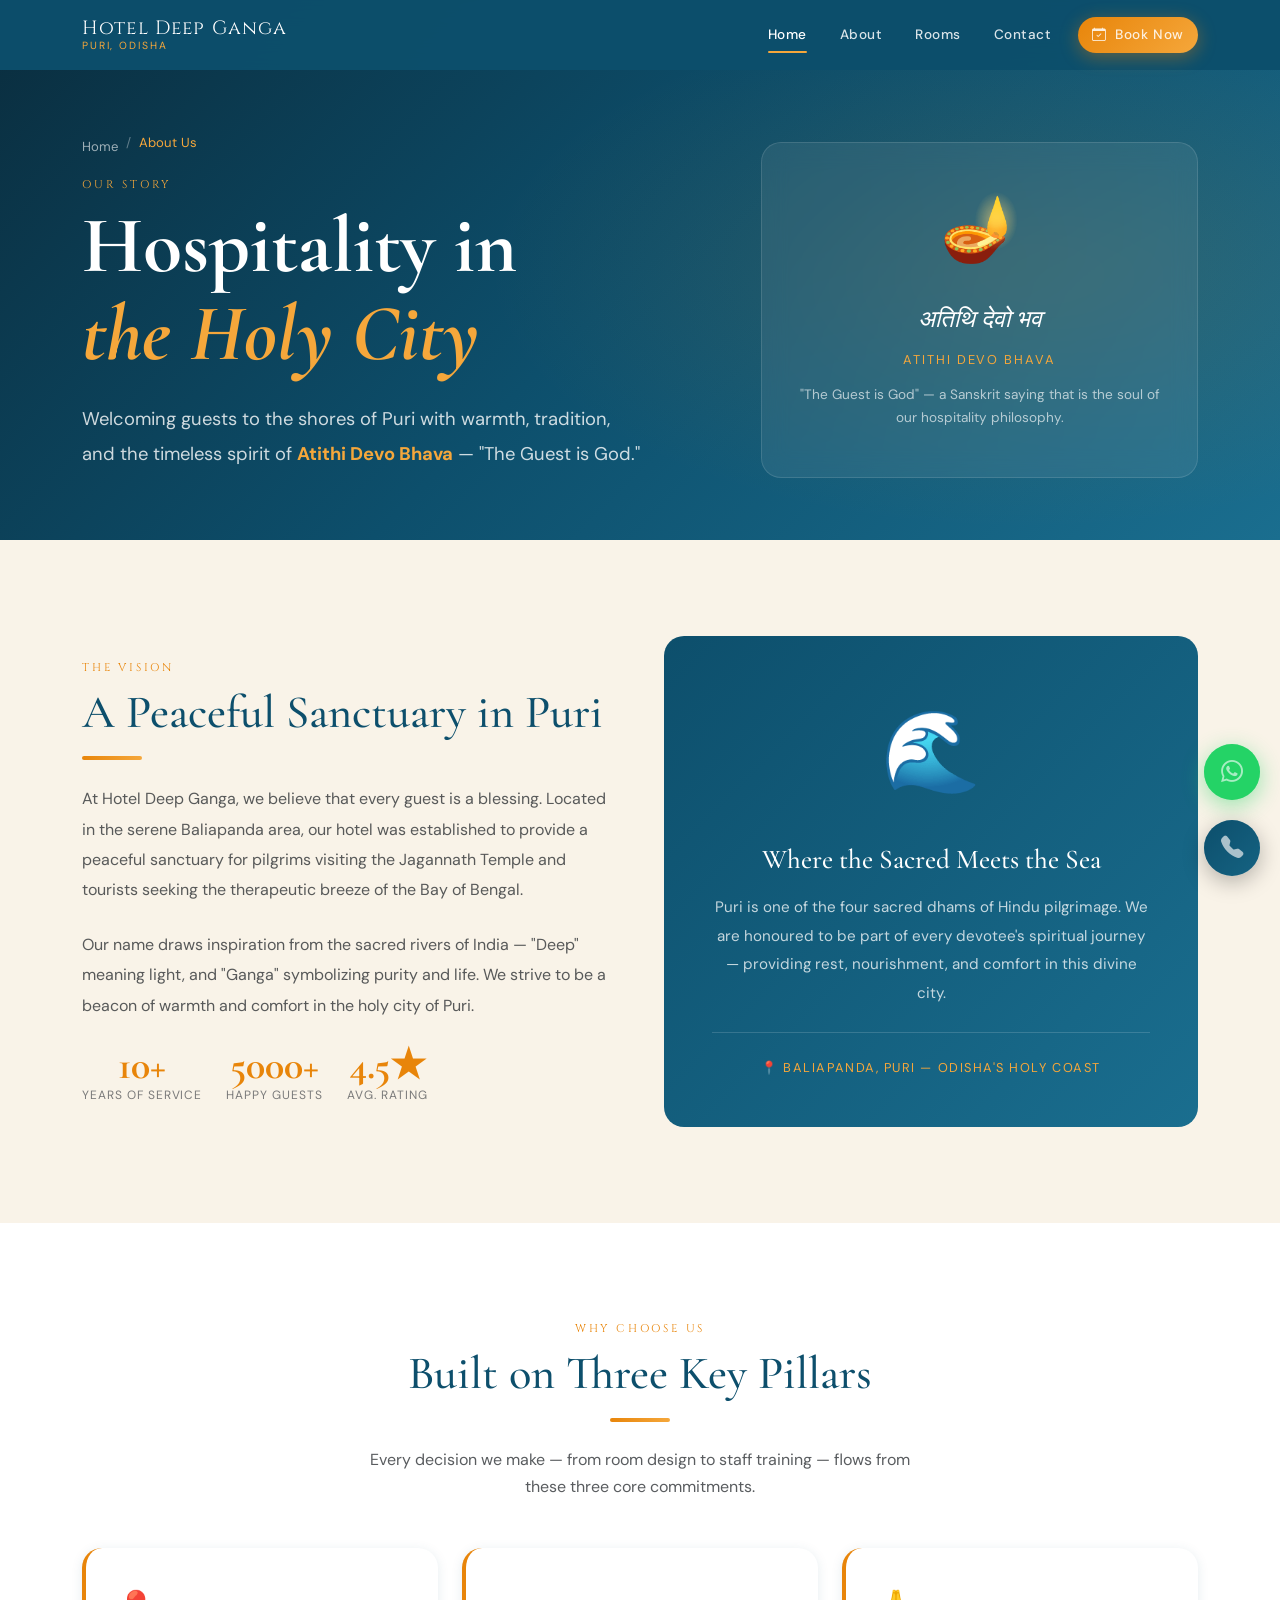
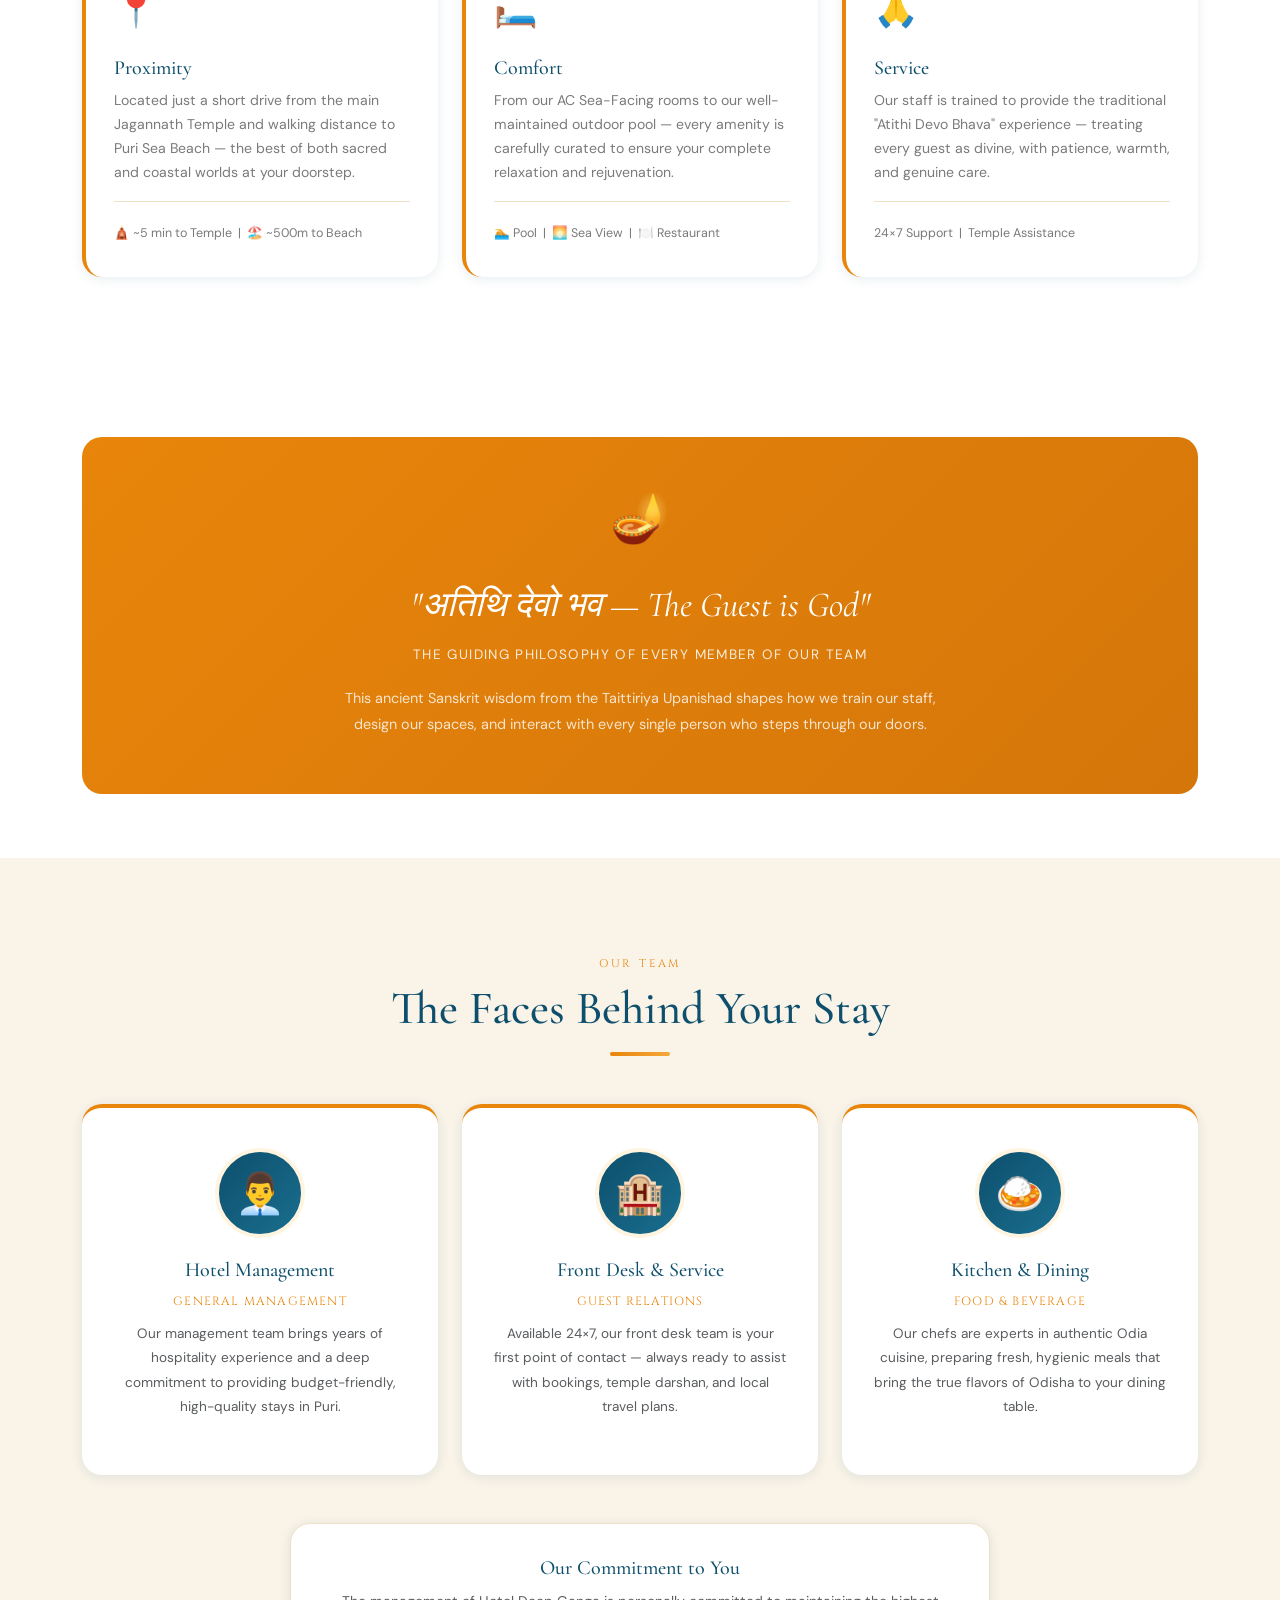
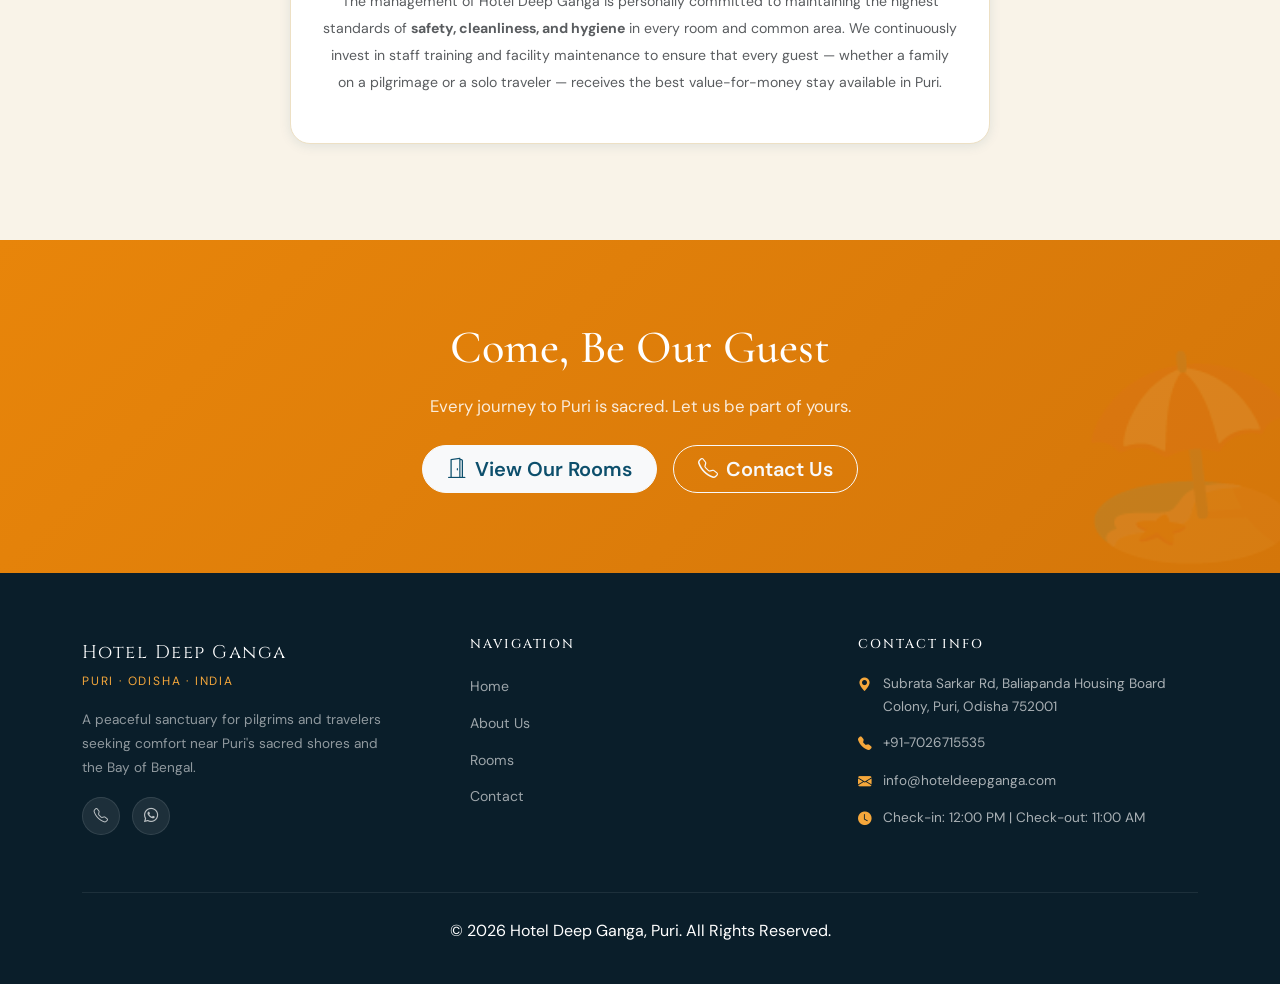
==== commit 0b9e436b: "mob no" ====
--- a/about.html
+++ b/about.html
@@ -77,7 +77,7 @@
         <li class="nav-item"><a class="nav-link" href="rooms.html">Rooms</a></li>
         <li class="nav-item"><a class="nav-link" href="contact.html">Contact</a></li>
         <li class="nav-item ms-lg-2">
-          <a class="nav-link btn-book-nav" href="https://wa.me/918449936598?text=Hi!%20I'd%20like%20to%20check%20room%20availability%20for%20my%20upcoming%20stay." target="_blank" rel="noopener">
+          <a class="nav-link btn-book-nav" href="https://wa.me/917026715535?text=Hi!%20I'd%20like%20to%20check%20room%20availability%20for%20my%20upcoming%20stay." target="_blank" rel="noopener">
             <i class="bi bi-calendar-check me-1"></i> Book Now
           </a>
         </li>
@@ -280,8 +280,8 @@
         </div>
         <p style="font-size:.85rem;color:rgba(255,255,255,.55);line-height:1.8;max-width:300px">A peaceful sanctuary for pilgrims and travelers seeking comfort near Puri's sacred shores and the Bay of Bengal.</p>
         <div class="mt-3">
-          <a href="tel:+917352765545" class="social-btn"><i class="bi bi-telephone"></i></a>
-          <a href="https://wa.me/917352765545" class="social-btn"><i class="bi bi-whatsapp"></i></a>
+          <a href="tel:+917026715535" class="social-btn"><i class="bi bi-telephone"></i></a>
+          <a href="https://wa.me/917026715535" class="social-btn"><i class="bi bi-whatsapp"></i></a>
         </div>
       </div>
       <div class="col-lg-4 col-md-6">
@@ -296,7 +296,7 @@
       <div class="col-lg-4 col-md-6">
         <h6>Contact Info</h6>
         <div class="footer-contact-item"><span class="icon"><i class="bi bi-geo-alt-fill"></i></span><span>Subrata Sarkar Rd, Baliapanda Housing Board Colony, Puri, Odisha 752001</span></div>
-        <div class="footer-contact-item"><span class="icon"><i class="bi bi-telephone-fill"></i></span><span>+91-7352765545</span></div>
+        <div class="footer-contact-item"><span class="icon"><i class="bi bi-telephone-fill"></i></span><span>+91-7026715535</span></div>
         <div class="footer-contact-item"><span class="icon"><i class="bi bi-envelope-fill"></i></span><span>info@hoteldeepganga.com</span></div>
         <div class="footer-contact-item"><span class="icon"><i class="bi bi-clock-fill"></i></span><span>Check-in: 12:00 PM | Check-out: 11:00 AM</span></div>
       </div>
@@ -309,14 +309,14 @@
 
 <!-- ========== FLOATING BUTTONS ========== -->
 <div class="fab-wrapper left">
-  <a href="https://wa.me/917352765545?text=Hi!%20I'd%20like%20to%20check%20room%20availability%20for%20my%20upcoming%20stay." target="_blank" rel="noopener" class="fab-btn whatsapp" aria-label="WhatsApp Hotel Deep Ganga">
+  <a href="https://wa.me/917026715535?text=Hi!%20I'd%20like%20to%20check%20room%20availability%20for%20my%20upcoming%20stay." target="_blank" rel="noopener" class="fab-btn whatsapp" aria-label="WhatsApp Hotel Deep Ganga">
     <span class="fab-pulse"></span>
     <i class="bi bi-whatsapp"></i>
     <span class="fab-tooltip">Chat with our Manager</span>
   </a>
 </div>
 <div class="fab-wrapper right">
-  <a href="tel:+917352765545" class="fab-btn call" aria-label="Call Hotel Deep Ganga">
+  <a href="tel:+917026715535" class="fab-btn call" aria-label="Call Hotel Deep Ganga">
     <span class="fab-pulse"></span>
     <i class="bi bi-telephone-fill"></i>
     <span class="fab-tooltip">Call Hotel Deep Ganga</span>
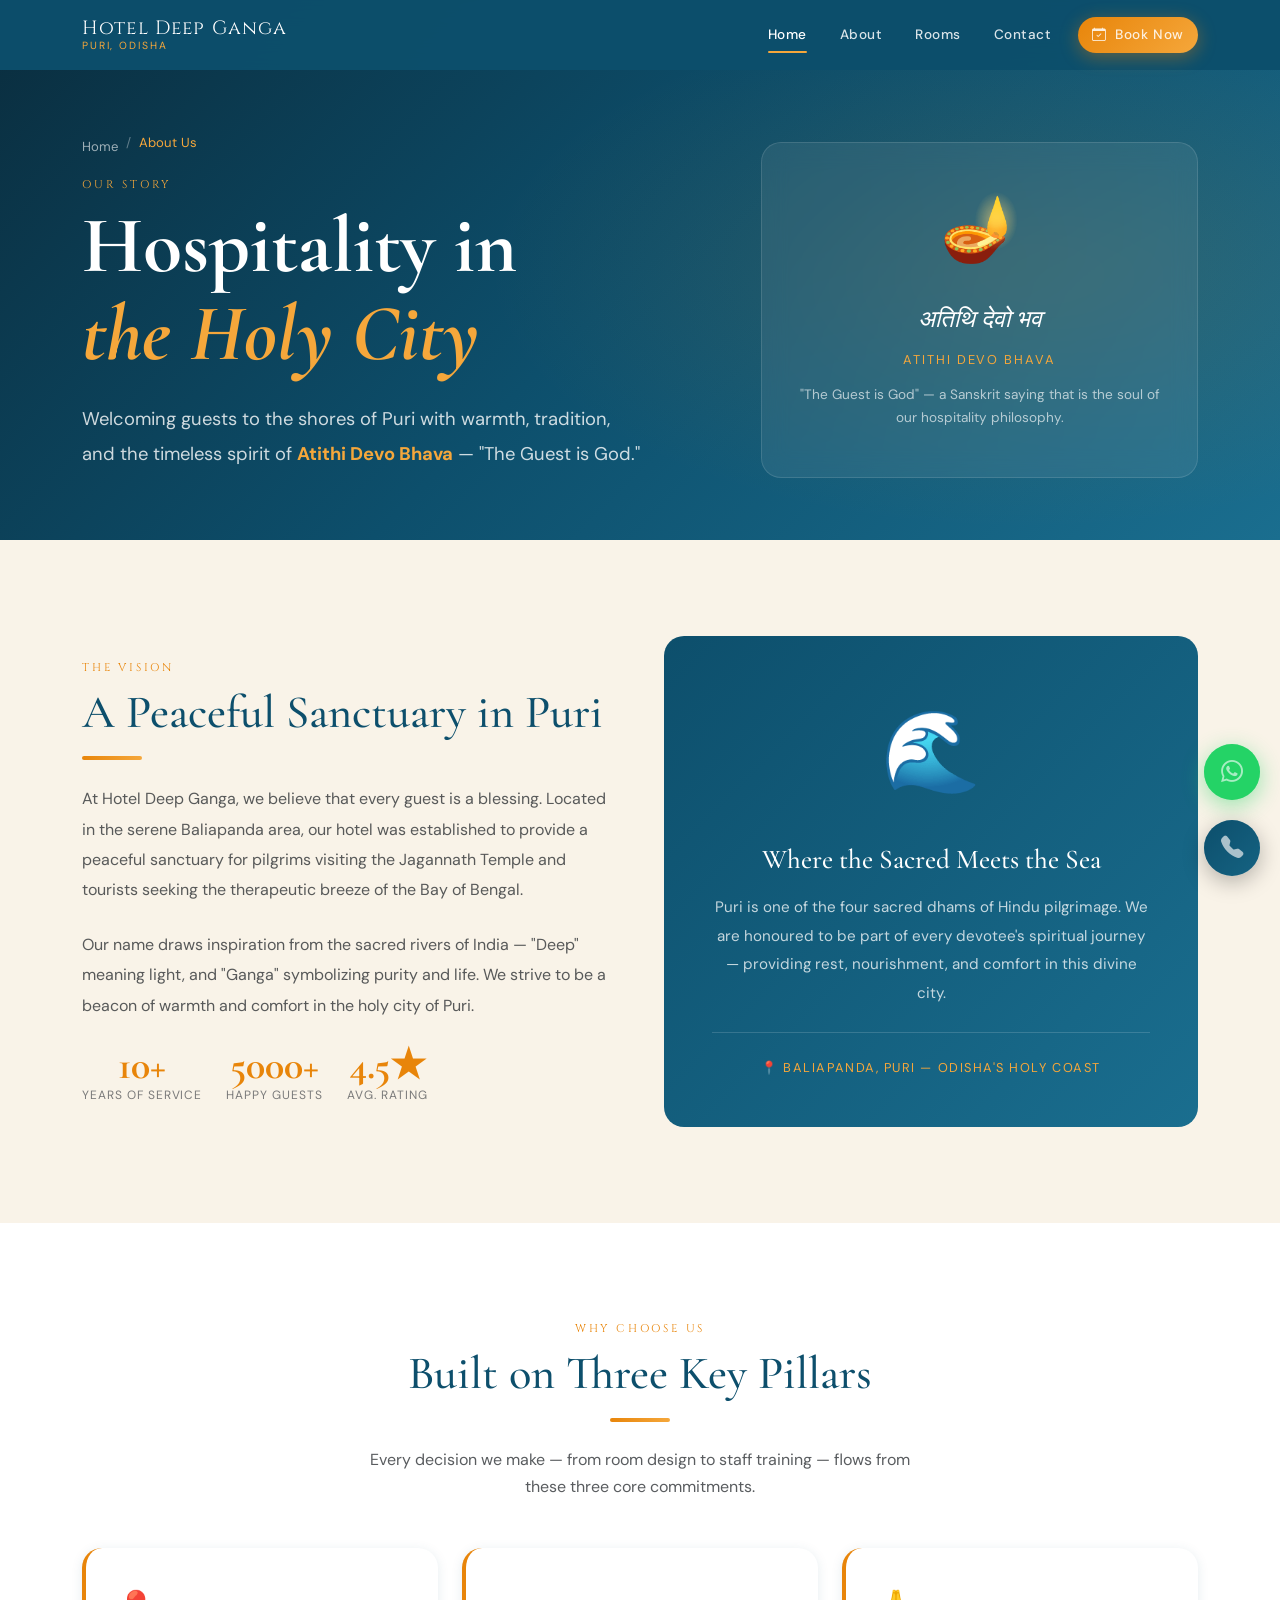
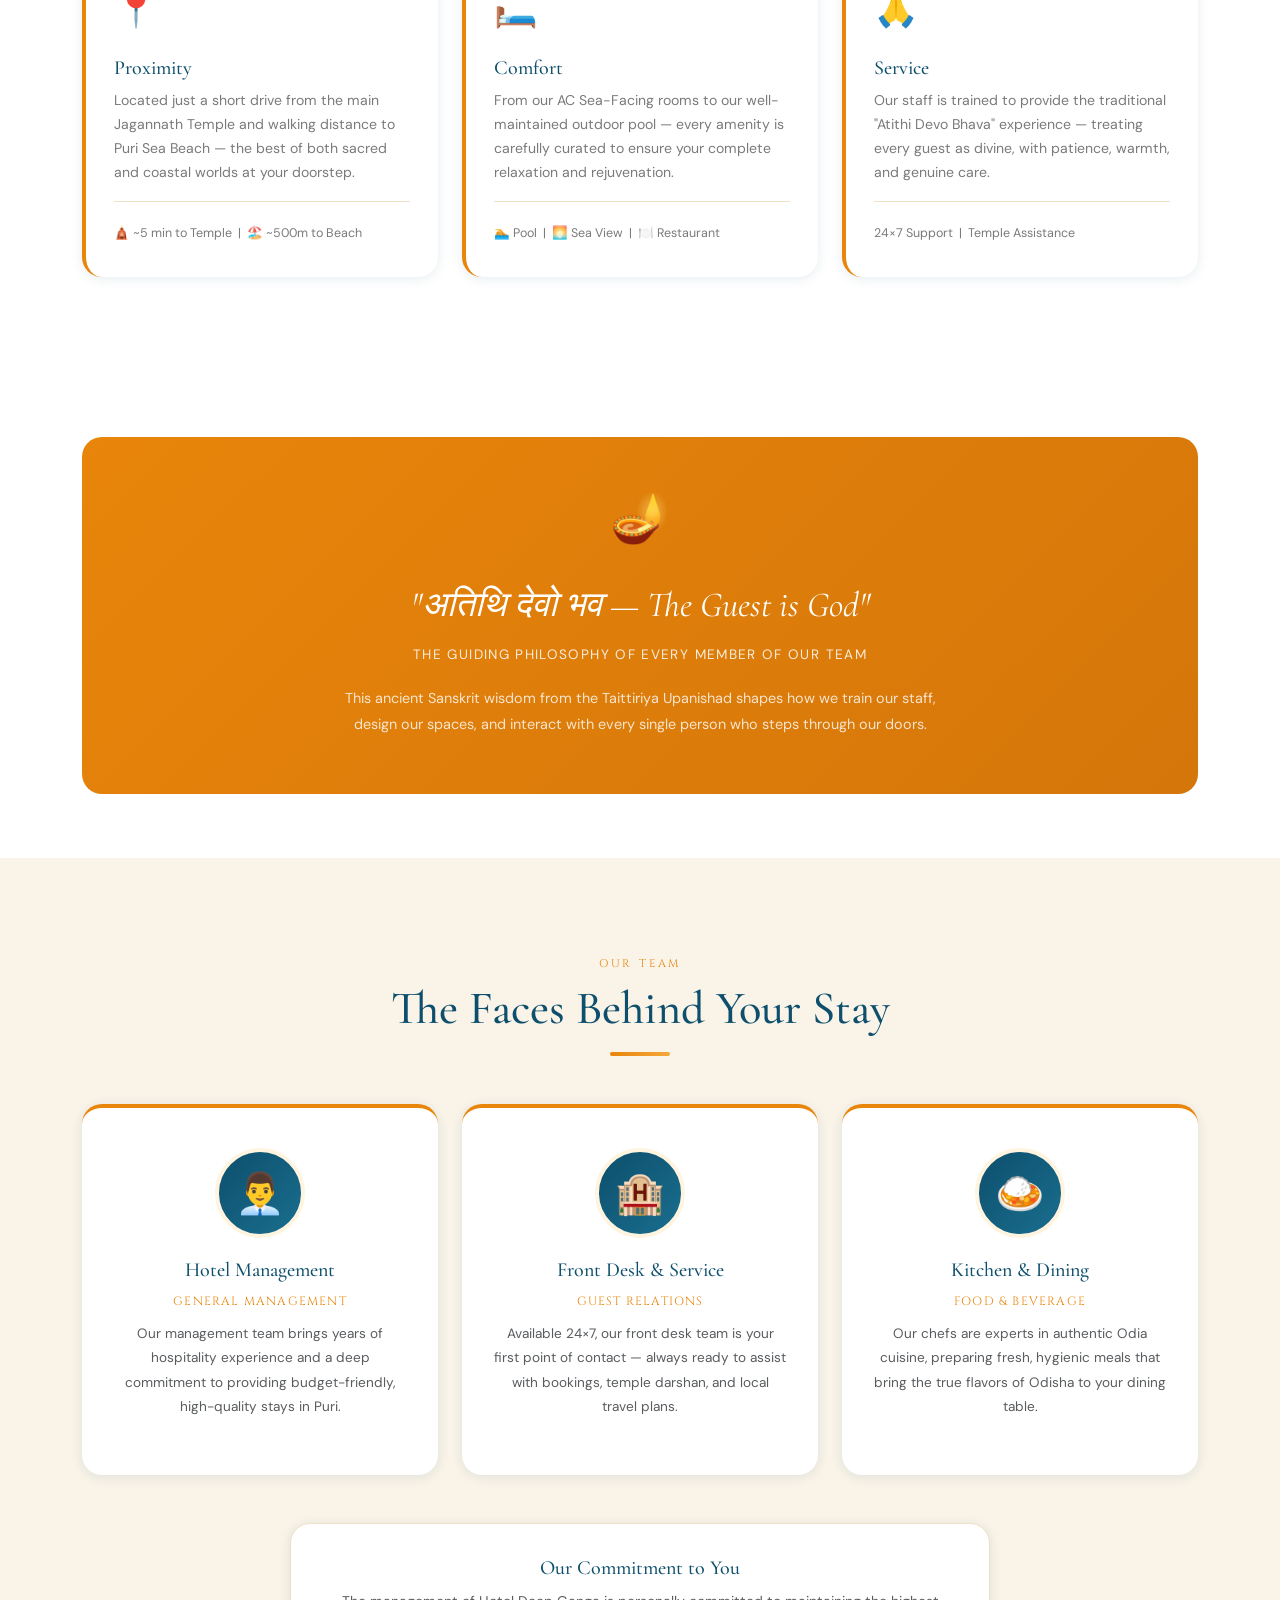
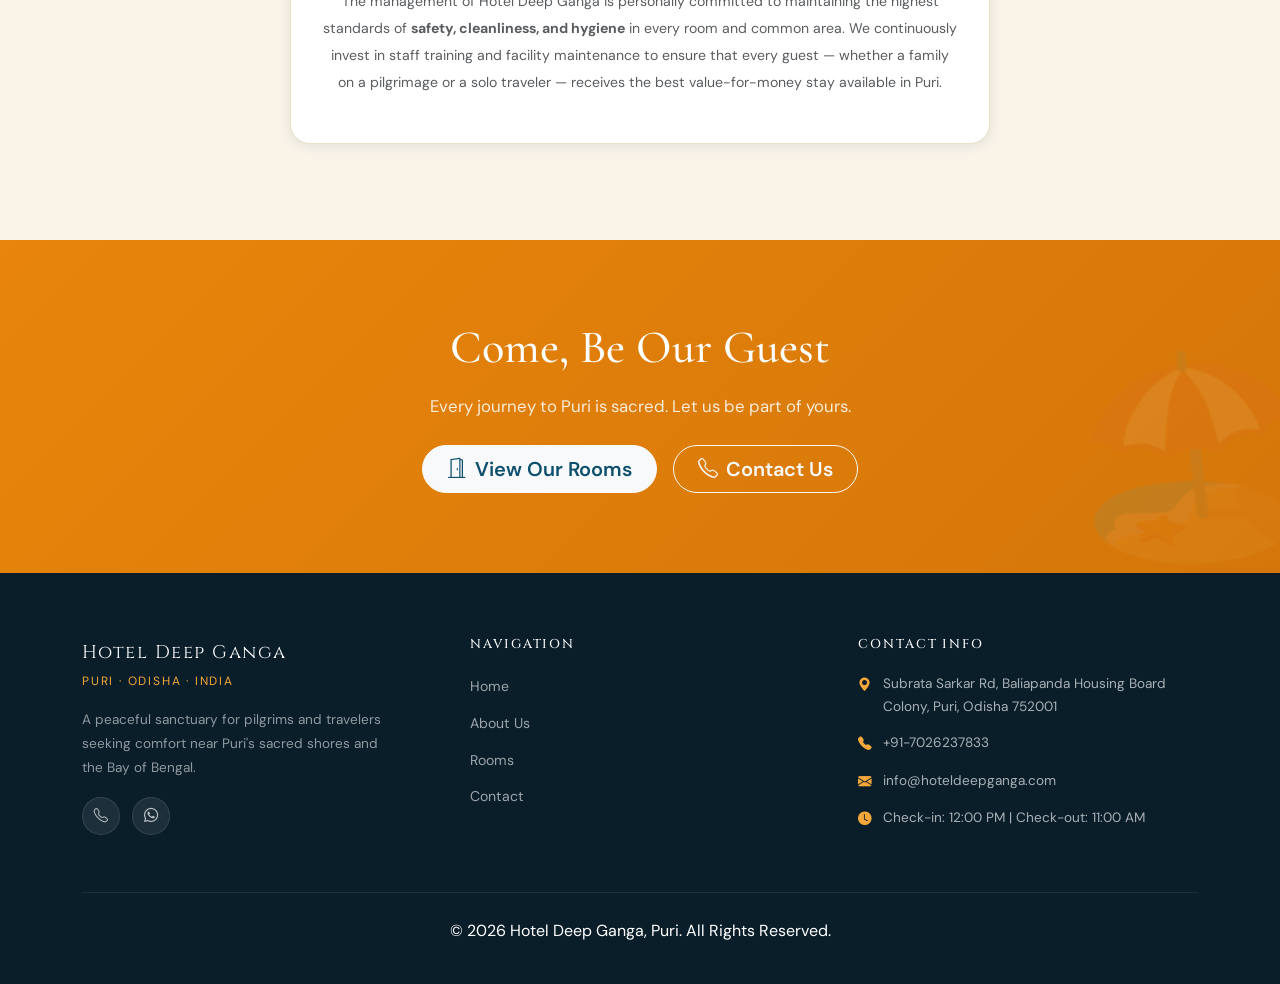
==== commit 92504f74: "mob no" ====
--- a/about.html
+++ b/about.html
@@ -1,4 +1,4 @@
-<!DOCTYPE html>
+﻿<!DOCTYPE html>
 <html lang="en">
 <head>
   <meta charset="UTF-8">
@@ -77,7 +77,7 @@
         <li class="nav-item"><a class="nav-link" href="rooms.html">Rooms</a></li>
         <li class="nav-item"><a class="nav-link" href="contact.html">Contact</a></li>
         <li class="nav-item ms-lg-2">
-          <a class="nav-link btn-book-nav" href="https://wa.me/917026715535?text=Hi!%20I'd%20like%20to%20check%20room%20availability%20for%20my%20upcoming%20stay." target="_blank" rel="noopener">
+          <a class="nav-link btn-book-nav" href="https://wa.me/917026237833?text=Hi!%20I'd%20like%20to%20check%20room%20availability%20for%20my%20upcoming%20stay." target="_blank" rel="noopener">
             <i class="bi bi-calendar-check me-1"></i> Book Now
           </a>
         </li>
@@ -280,8 +280,8 @@
         </div>
         <p style="font-size:.85rem;color:rgba(255,255,255,.55);line-height:1.8;max-width:300px">A peaceful sanctuary for pilgrims and travelers seeking comfort near Puri's sacred shores and the Bay of Bengal.</p>
         <div class="mt-3">
-          <a href="tel:+917026715535" class="social-btn"><i class="bi bi-telephone"></i></a>
-          <a href="https://wa.me/917026715535" class="social-btn"><i class="bi bi-whatsapp"></i></a>
+          <a href="tel:+917026237833" class="social-btn"><i class="bi bi-telephone"></i></a>
+          <a href="https://wa.me/917026237833" class="social-btn"><i class="bi bi-whatsapp"></i></a>
         </div>
       </div>
       <div class="col-lg-4 col-md-6">
@@ -296,7 +296,7 @@
       <div class="col-lg-4 col-md-6">
         <h6>Contact Info</h6>
         <div class="footer-contact-item"><span class="icon"><i class="bi bi-geo-alt-fill"></i></span><span>Subrata Sarkar Rd, Baliapanda Housing Board Colony, Puri, Odisha 752001</span></div>
-        <div class="footer-contact-item"><span class="icon"><i class="bi bi-telephone-fill"></i></span><span>+91-7026715535</span></div>
+        <div class="footer-contact-item"><span class="icon"><i class="bi bi-telephone-fill"></i></span><span>+91-7026237833</span></div>
         <div class="footer-contact-item"><span class="icon"><i class="bi bi-envelope-fill"></i></span><span>info@hoteldeepganga.com</span></div>
         <div class="footer-contact-item"><span class="icon"><i class="bi bi-clock-fill"></i></span><span>Check-in: 12:00 PM | Check-out: 11:00 AM</span></div>
       </div>
@@ -309,14 +309,14 @@
 
 <!-- ========== FLOATING BUTTONS ========== -->
 <div class="fab-wrapper left">
-  <a href="https://wa.me/917026715535?text=Hi!%20I'd%20like%20to%20check%20room%20availability%20for%20my%20upcoming%20stay." target="_blank" rel="noopener" class="fab-btn whatsapp" aria-label="WhatsApp Hotel Deep Ganga">
+  <a href="https://wa.me/917026237833?text=Hi!%20I'd%20like%20to%20check%20room%20availability%20for%20my%20upcoming%20stay." target="_blank" rel="noopener" class="fab-btn whatsapp" aria-label="WhatsApp Hotel Deep Ganga">
     <span class="fab-pulse"></span>
     <i class="bi bi-whatsapp"></i>
     <span class="fab-tooltip">Chat with our Manager</span>
   </a>
 </div>
 <div class="fab-wrapper right">
-  <a href="tel:+917026715535" class="fab-btn call" aria-label="Call Hotel Deep Ganga">
+  <a href="tel:+917026237833" class="fab-btn call" aria-label="Call Hotel Deep Ganga">
     <span class="fab-pulse"></span>
     <i class="bi bi-telephone-fill"></i>
     <span class="fab-tooltip">Call Hotel Deep Ganga</span>
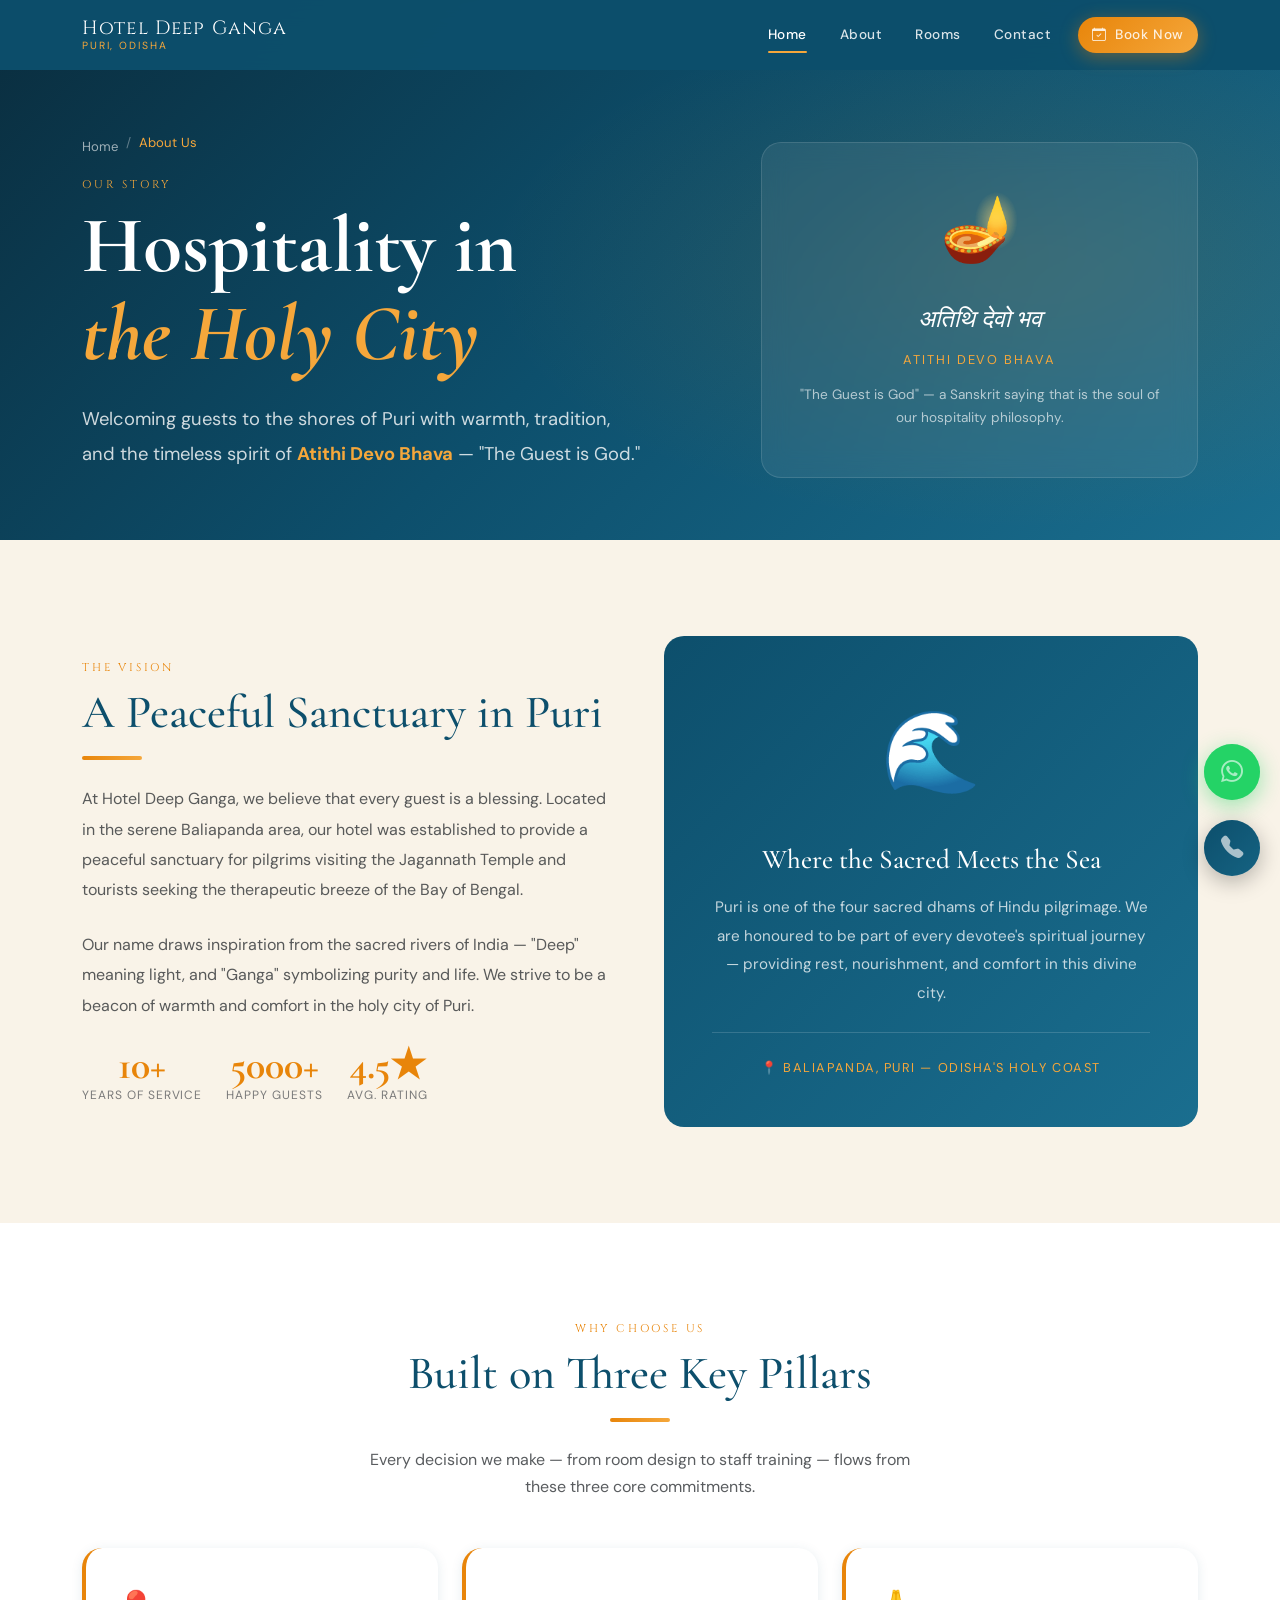
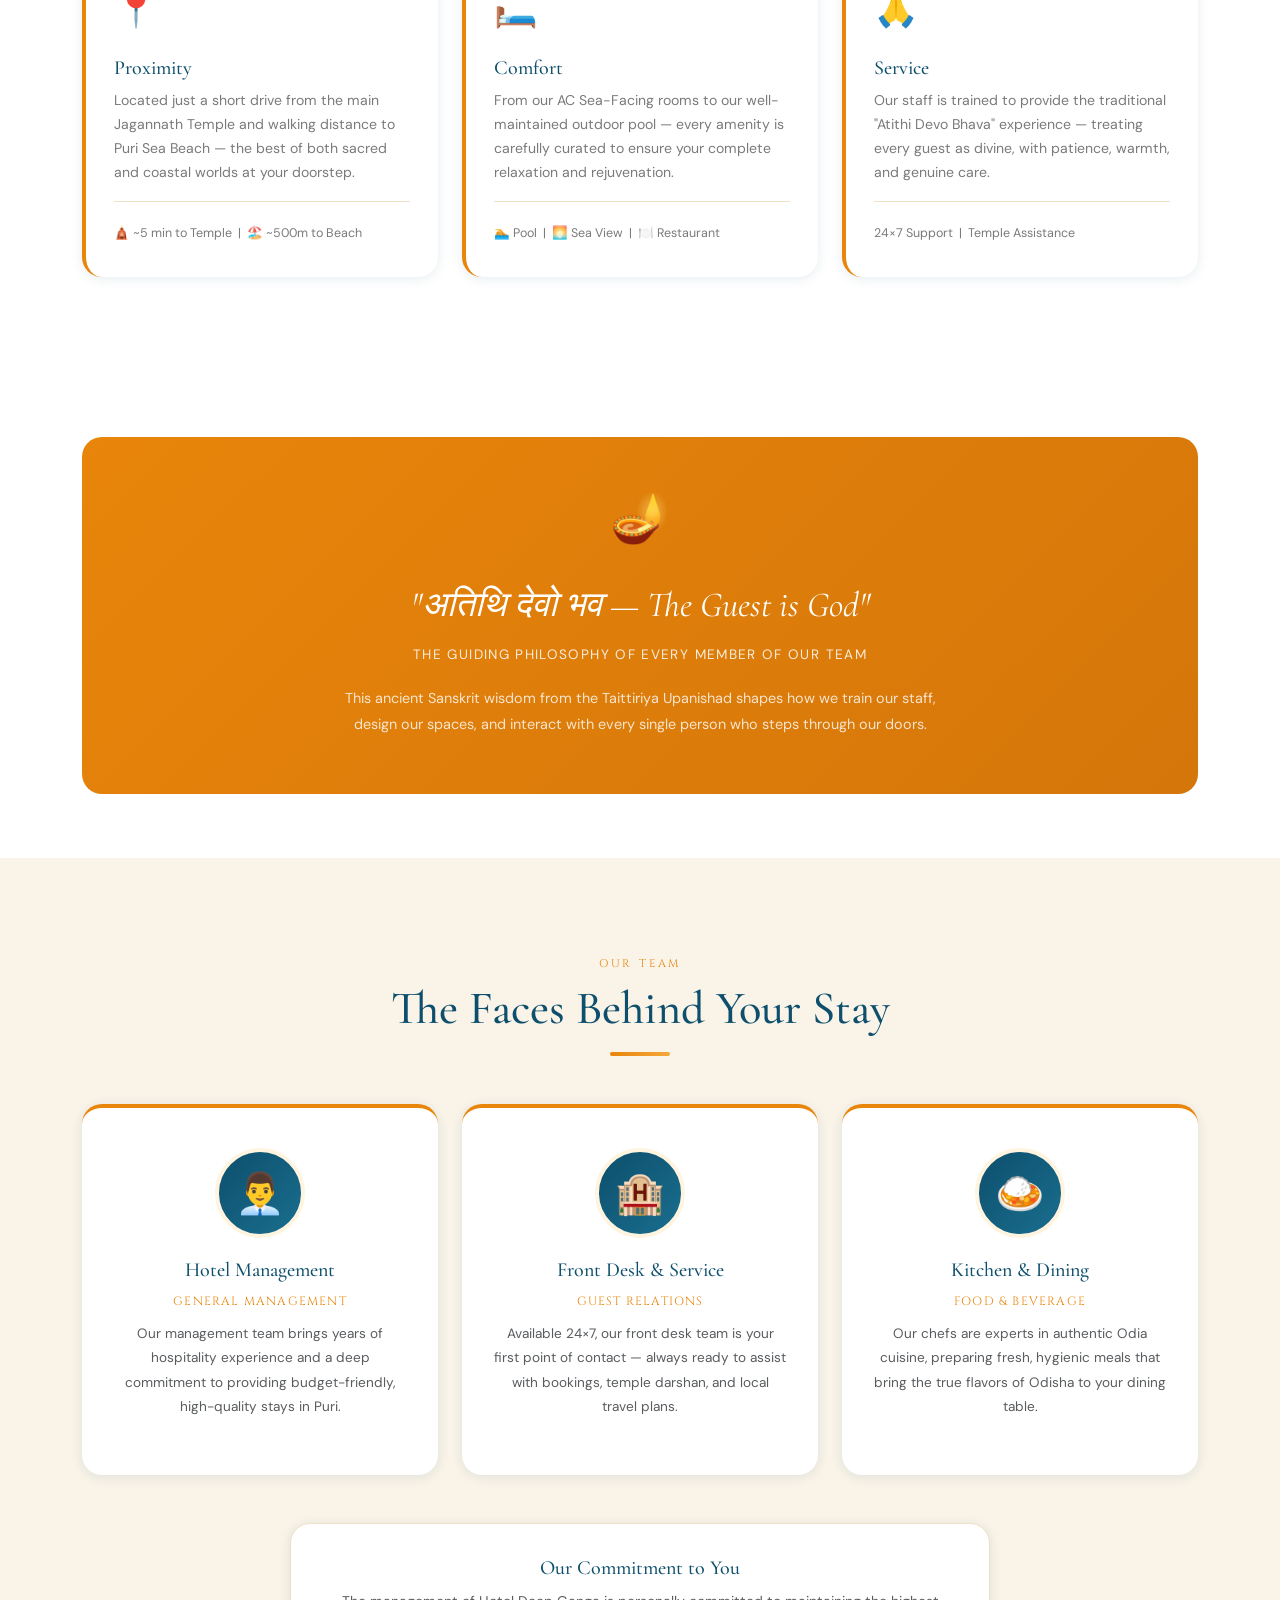
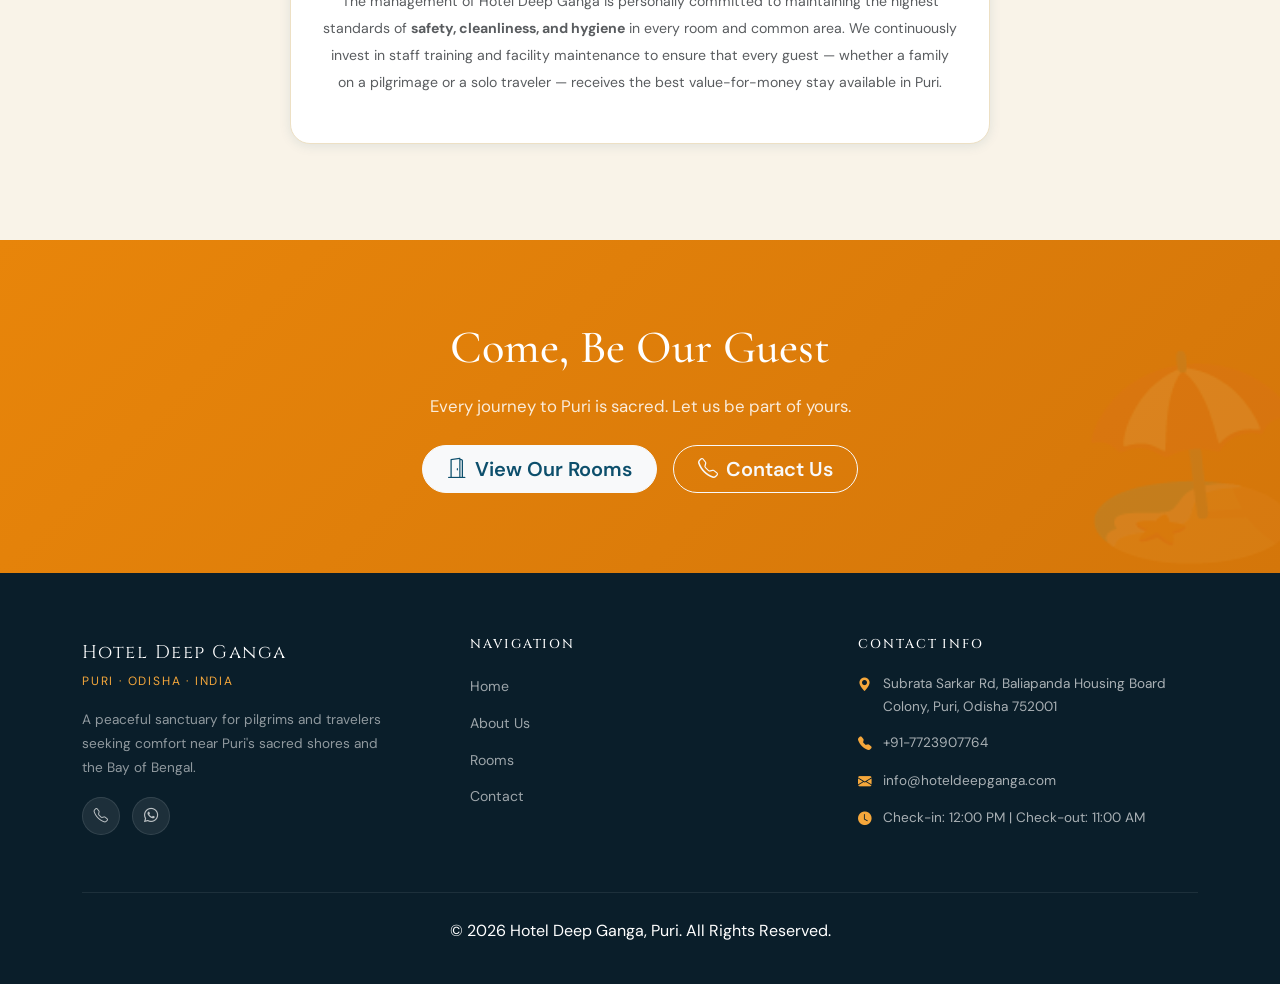
==== commit f2c8dd03: "mob no" ====
--- a/about.html
+++ b/about.html
@@ -77,7 +77,7 @@
         <li class="nav-item"><a class="nav-link" href="rooms.html">Rooms</a></li>
         <li class="nav-item"><a class="nav-link" href="contact.html">Contact</a></li>
         <li class="nav-item ms-lg-2">
-          <a class="nav-link btn-book-nav" href="https://wa.me/917026237833?text=Hi!%20I'd%20like%20to%20check%20room%20availability%20for%20my%20upcoming%20stay." target="_blank" rel="noopener">
+          <a class="nav-link btn-book-nav" href="https://wa.me/917723907764?text=Hi!%20I'd%20like%20to%20check%20room%20availability%20for%20my%20upcoming%20stay." target="_blank" rel="noopener">
             <i class="bi bi-calendar-check me-1"></i> Book Now
           </a>
         </li>
@@ -280,8 +280,8 @@
         </div>
         <p style="font-size:.85rem;color:rgba(255,255,255,.55);line-height:1.8;max-width:300px">A peaceful sanctuary for pilgrims and travelers seeking comfort near Puri's sacred shores and the Bay of Bengal.</p>
         <div class="mt-3">
-          <a href="tel:+917026237833" class="social-btn"><i class="bi bi-telephone"></i></a>
-          <a href="https://wa.me/917026237833" class="social-btn"><i class="bi bi-whatsapp"></i></a>
+          <a href="tel:+917723907764" class="social-btn"><i class="bi bi-telephone"></i></a>
+          <a href="https://wa.me/917723907764" class="social-btn"><i class="bi bi-whatsapp"></i></a>
         </div>
       </div>
       <div class="col-lg-4 col-md-6">
@@ -296,7 +296,7 @@
       <div class="col-lg-4 col-md-6">
         <h6>Contact Info</h6>
         <div class="footer-contact-item"><span class="icon"><i class="bi bi-geo-alt-fill"></i></span><span>Subrata Sarkar Rd, Baliapanda Housing Board Colony, Puri, Odisha 752001</span></div>
-        <div class="footer-contact-item"><span class="icon"><i class="bi bi-telephone-fill"></i></span><span>+91-7026237833</span></div>
+        <div class="footer-contact-item"><span class="icon"><i class="bi bi-telephone-fill"></i></span><span>+91-7723907764</span></div>
         <div class="footer-contact-item"><span class="icon"><i class="bi bi-envelope-fill"></i></span><span>info@hoteldeepganga.com</span></div>
         <div class="footer-contact-item"><span class="icon"><i class="bi bi-clock-fill"></i></span><span>Check-in: 12:00 PM | Check-out: 11:00 AM</span></div>
       </div>
@@ -309,14 +309,14 @@
 
 <!-- ========== FLOATING BUTTONS ========== -->
 <div class="fab-wrapper left">
-  <a href="https://wa.me/917026237833?text=Hi!%20I'd%20like%20to%20check%20room%20availability%20for%20my%20upcoming%20stay." target="_blank" rel="noopener" class="fab-btn whatsapp" aria-label="WhatsApp Hotel Deep Ganga">
+  <a href="https://wa.me/917723907764?text=Hi!%20I'd%20like%20to%20check%20room%20availability%20for%20my%20upcoming%20stay." target="_blank" rel="noopener" class="fab-btn whatsapp" aria-label="WhatsApp Hotel Deep Ganga">
     <span class="fab-pulse"></span>
     <i class="bi bi-whatsapp"></i>
     <span class="fab-tooltip">Chat with our Manager</span>
   </a>
 </div>
 <div class="fab-wrapper right">
-  <a href="tel:+917026237833" class="fab-btn call" aria-label="Call Hotel Deep Ganga">
+  <a href="tel:+917723907764" class="fab-btn call" aria-label="Call Hotel Deep Ganga">
     <span class="fab-pulse"></span>
     <i class="bi bi-telephone-fill"></i>
     <span class="fab-tooltip">Call Hotel Deep Ganga</span>
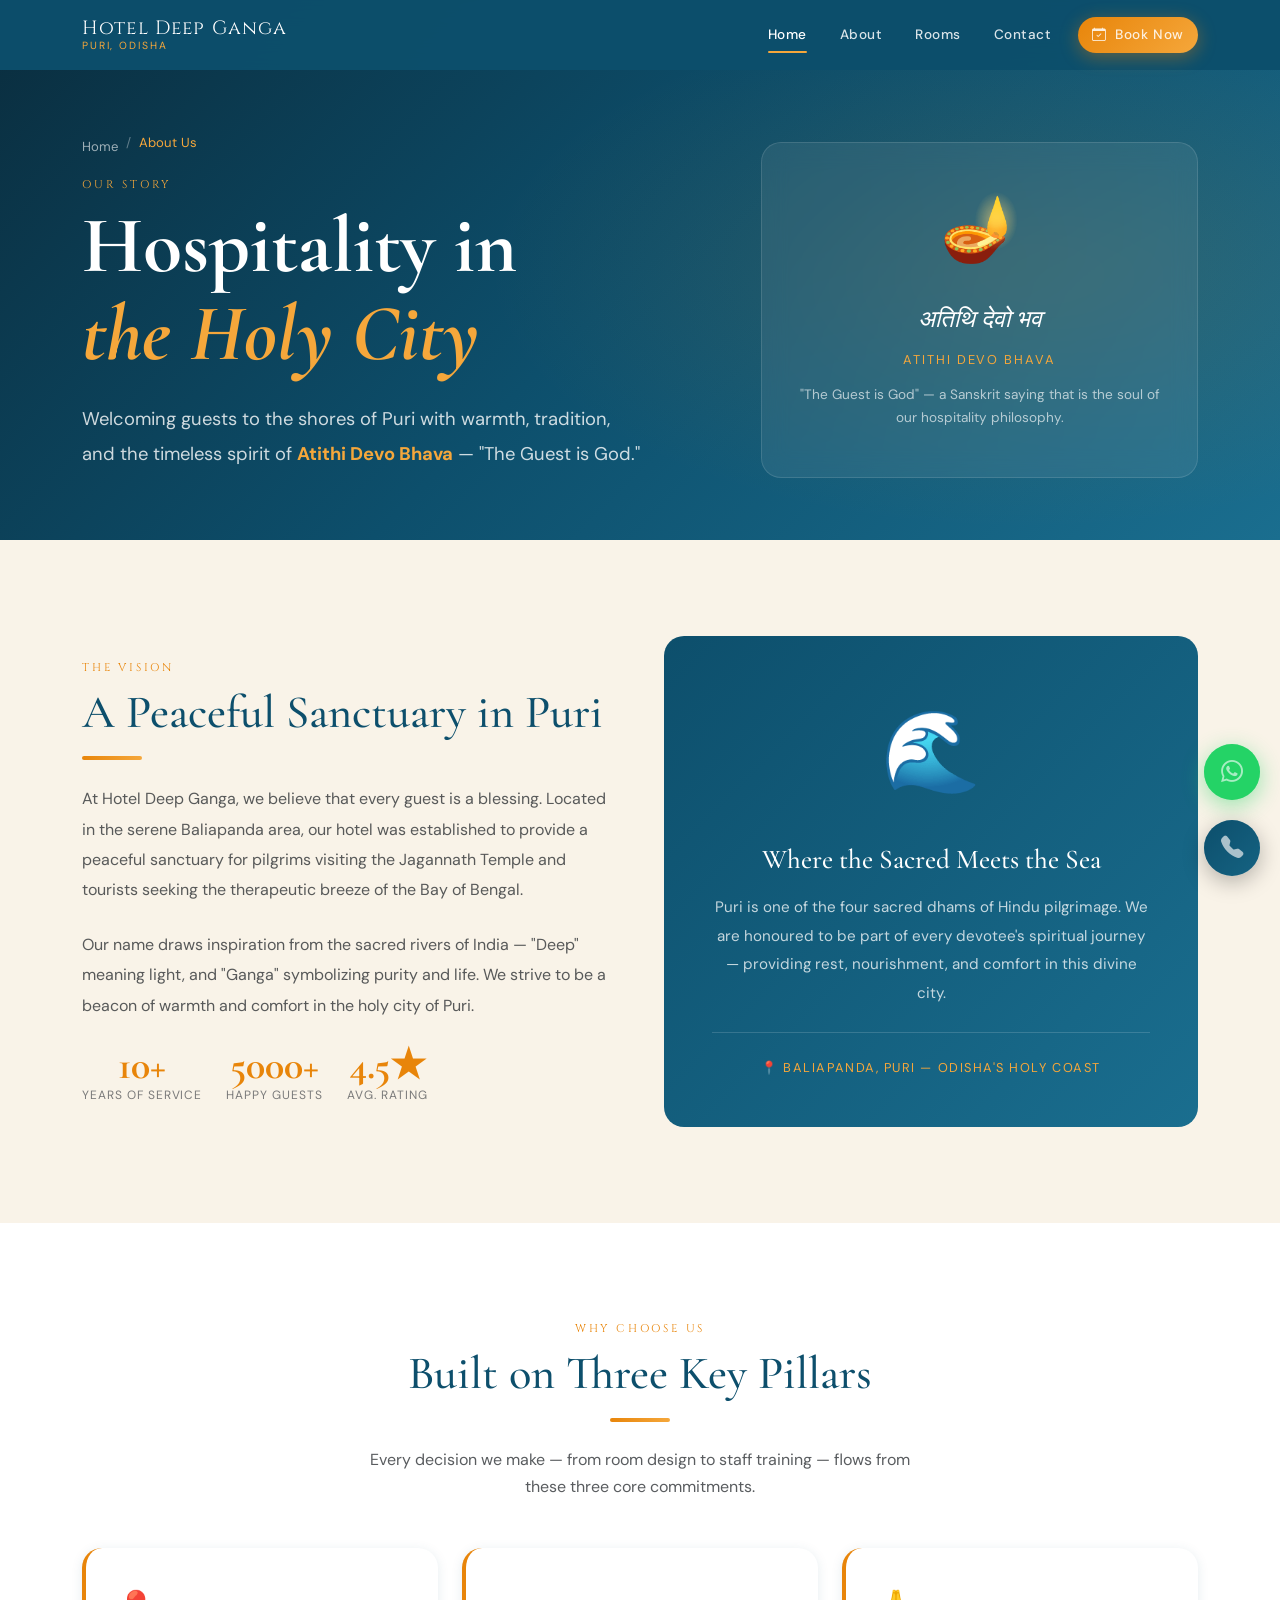
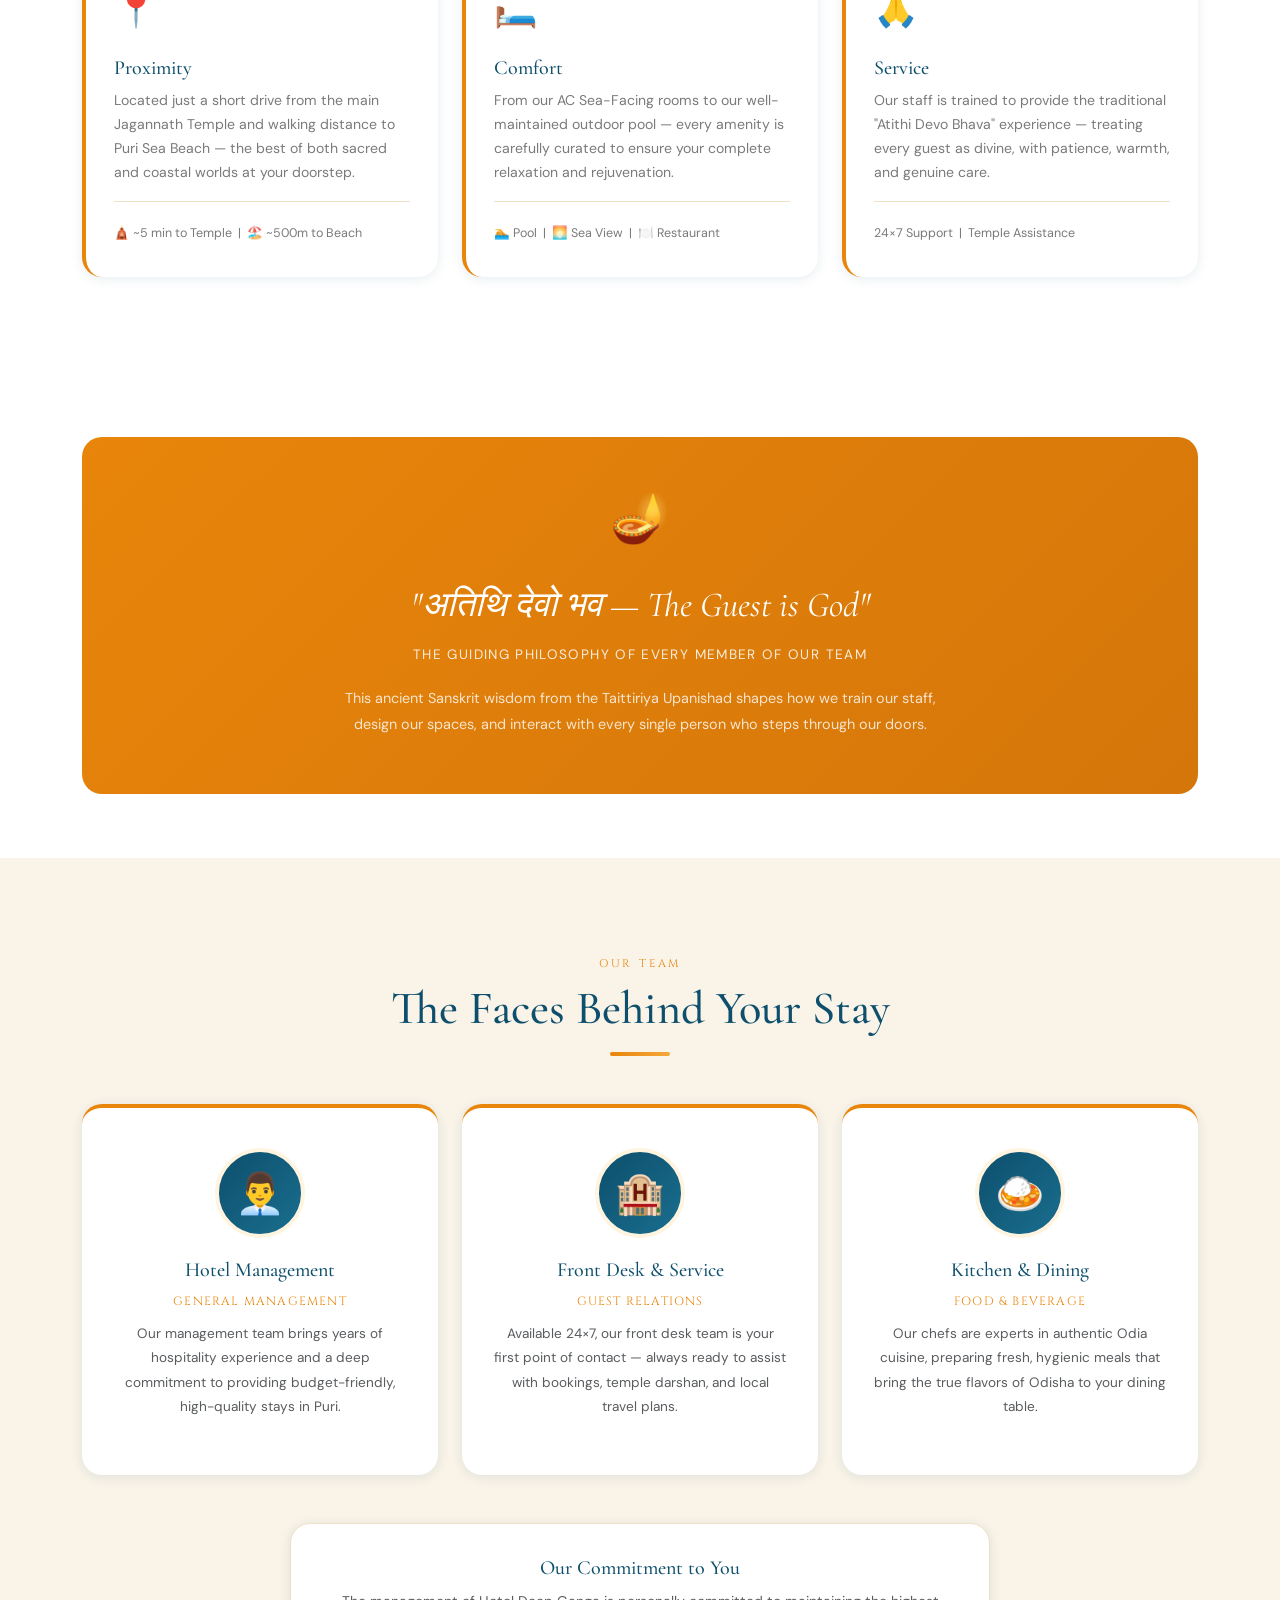
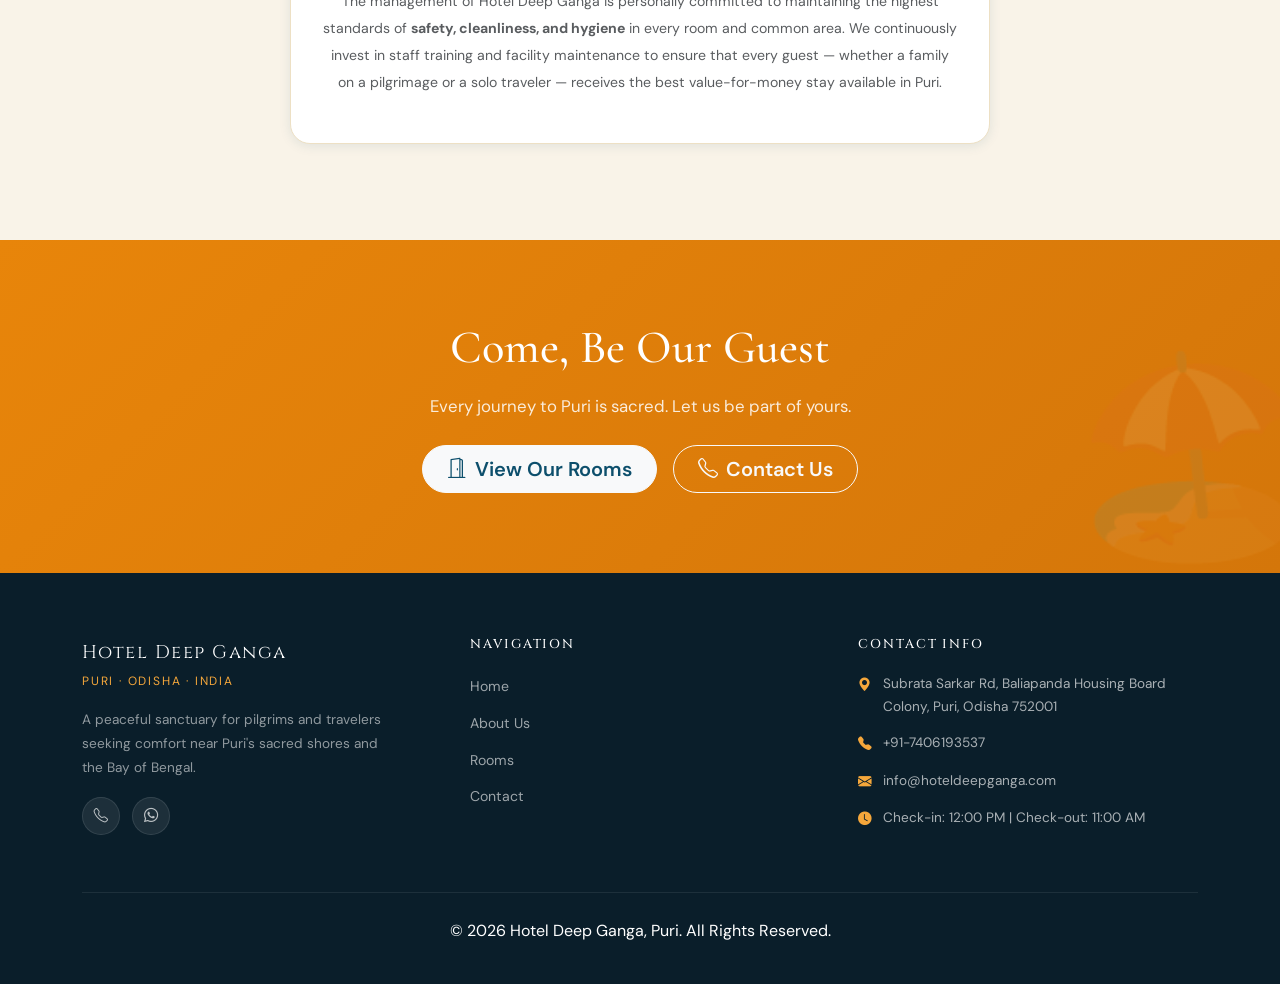
==== commit f8c9732d: "mob" ====
--- a/about.html
+++ b/about.html
@@ -77,7 +77,7 @@
         <li class="nav-item"><a class="nav-link" href="rooms.html">Rooms</a></li>
         <li class="nav-item"><a class="nav-link" href="contact.html">Contact</a></li>
         <li class="nav-item ms-lg-2">
-          <a class="nav-link btn-book-nav" href="https://wa.me/917723907764?text=Hi!%20I'd%20like%20to%20check%20room%20availability%20for%20my%20upcoming%20stay." target="_blank" rel="noopener">
+          <a class="nav-link btn-book-nav" href="https://wa.me/917406193537?text=Hi!%20I'd%20like%20to%20check%20room%20availability%20for%20my%20upcoming%20stay." target="_blank" rel="noopener">
             <i class="bi bi-calendar-check me-1"></i> Book Now
           </a>
         </li>
@@ -280,8 +280,8 @@
         </div>
         <p style="font-size:.85rem;color:rgba(255,255,255,.55);line-height:1.8;max-width:300px">A peaceful sanctuary for pilgrims and travelers seeking comfort near Puri's sacred shores and the Bay of Bengal.</p>
         <div class="mt-3">
-          <a href="tel:+917723907764" class="social-btn"><i class="bi bi-telephone"></i></a>
-          <a href="https://wa.me/917723907764" class="social-btn"><i class="bi bi-whatsapp"></i></a>
+          <a href="tel:+917406193537" class="social-btn"><i class="bi bi-telephone"></i></a>
+          <a href="https://wa.me/917406193537" class="social-btn"><i class="bi bi-whatsapp"></i></a>
         </div>
       </div>
       <div class="col-lg-4 col-md-6">
@@ -296,7 +296,7 @@
       <div class="col-lg-4 col-md-6">
         <h6>Contact Info</h6>
         <div class="footer-contact-item"><span class="icon"><i class="bi bi-geo-alt-fill"></i></span><span>Subrata Sarkar Rd, Baliapanda Housing Board Colony, Puri, Odisha 752001</span></div>
-        <div class="footer-contact-item"><span class="icon"><i class="bi bi-telephone-fill"></i></span><span>+91-7723907764</span></div>
+        <div class="footer-contact-item"><span class="icon"><i class="bi bi-telephone-fill"></i></span><span>+91-7406193537</span></div>
         <div class="footer-contact-item"><span class="icon"><i class="bi bi-envelope-fill"></i></span><span>info@hoteldeepganga.com</span></div>
         <div class="footer-contact-item"><span class="icon"><i class="bi bi-clock-fill"></i></span><span>Check-in: 12:00 PM | Check-out: 11:00 AM</span></div>
       </div>
@@ -309,14 +309,14 @@
 
 <!-- ========== FLOATING BUTTONS ========== -->
 <div class="fab-wrapper left">
-  <a href="https://wa.me/917723907764?text=Hi!%20I'd%20like%20to%20check%20room%20availability%20for%20my%20upcoming%20stay." target="_blank" rel="noopener" class="fab-btn whatsapp" aria-label="WhatsApp Hotel Deep Ganga">
+  <a href="https://wa.me/917406193537?text=Hi!%20I'd%20like%20to%20check%20room%20availability%20for%20my%20upcoming%20stay." target="_blank" rel="noopener" class="fab-btn whatsapp" aria-label="WhatsApp Hotel Deep Ganga">
     <span class="fab-pulse"></span>
     <i class="bi bi-whatsapp"></i>
     <span class="fab-tooltip">Chat with our Manager</span>
   </a>
 </div>
 <div class="fab-wrapper right">
-  <a href="tel:+917723907764" class="fab-btn call" aria-label="Call Hotel Deep Ganga">
+  <a href="tel:+917406193537" class="fab-btn call" aria-label="Call Hotel Deep Ganga">
     <span class="fab-pulse"></span>
     <i class="bi bi-telephone-fill"></i>
     <span class="fab-tooltip">Call Hotel Deep Ganga</span>
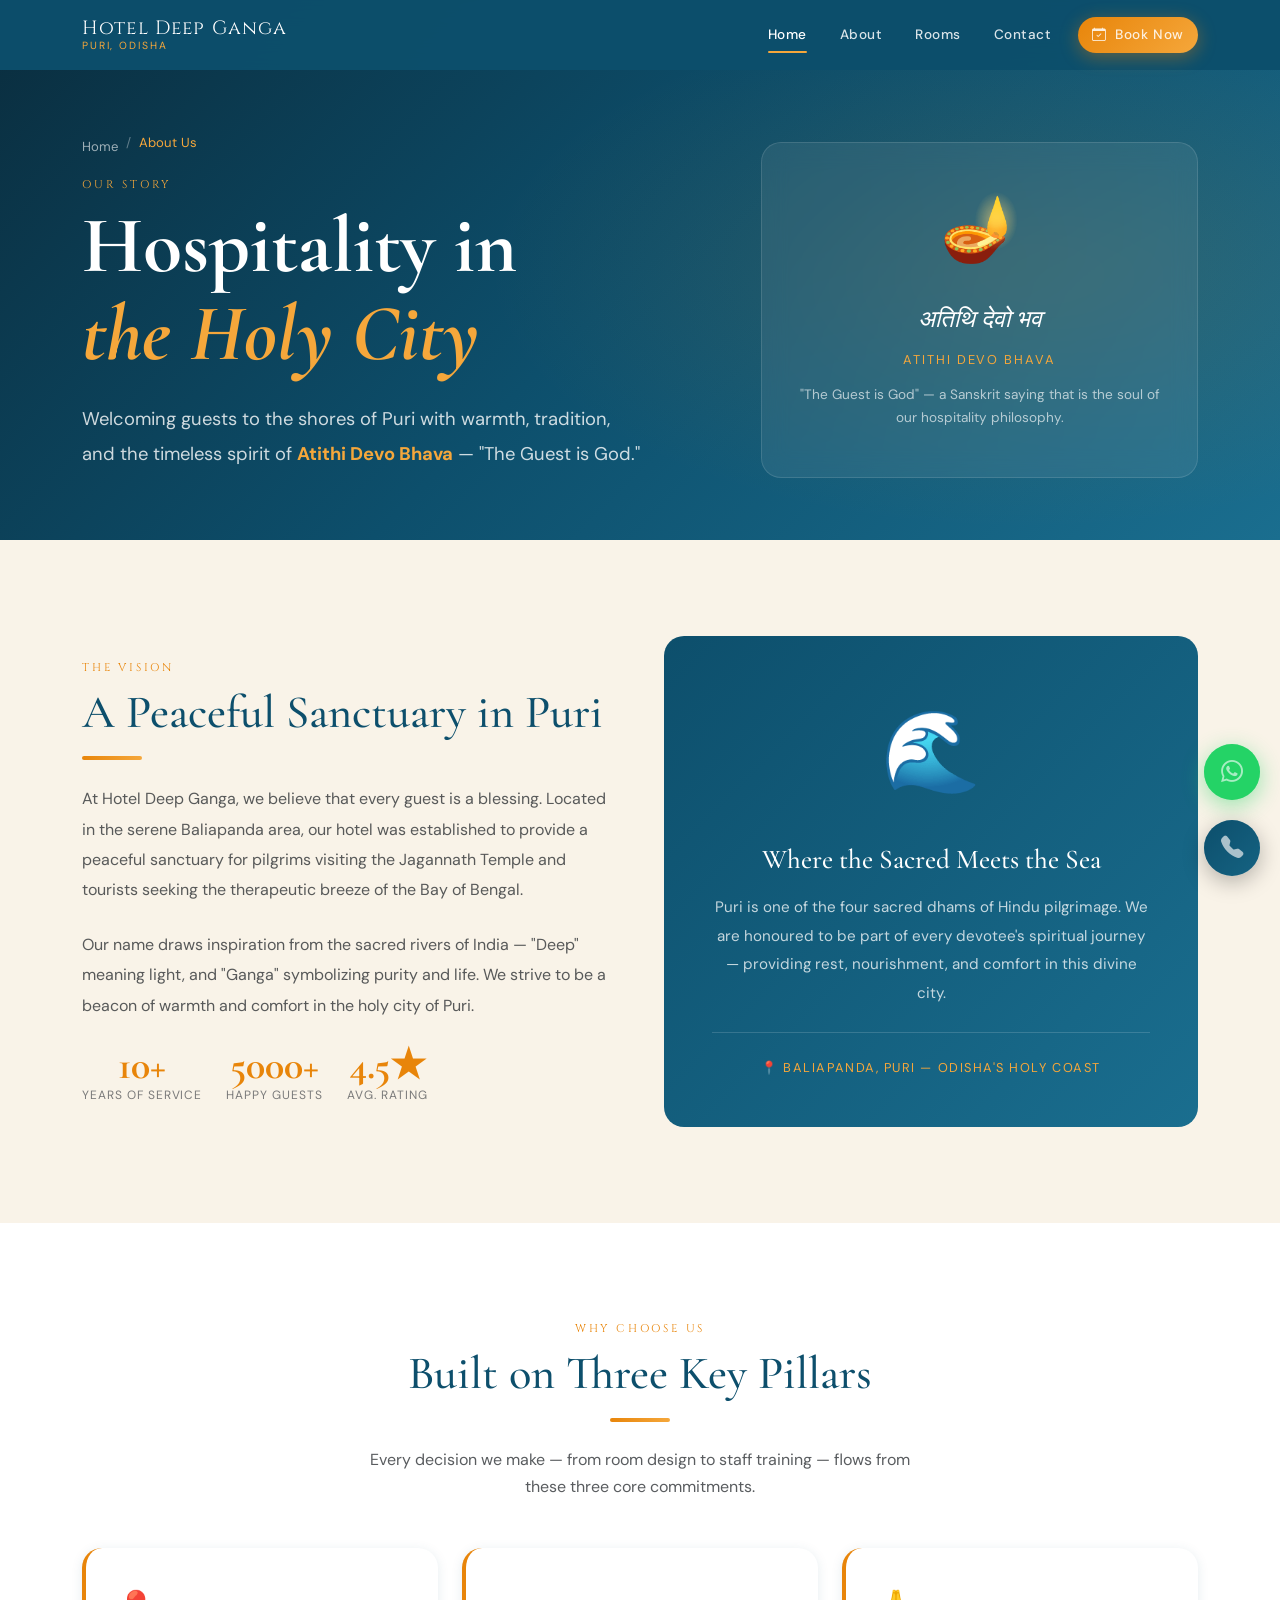
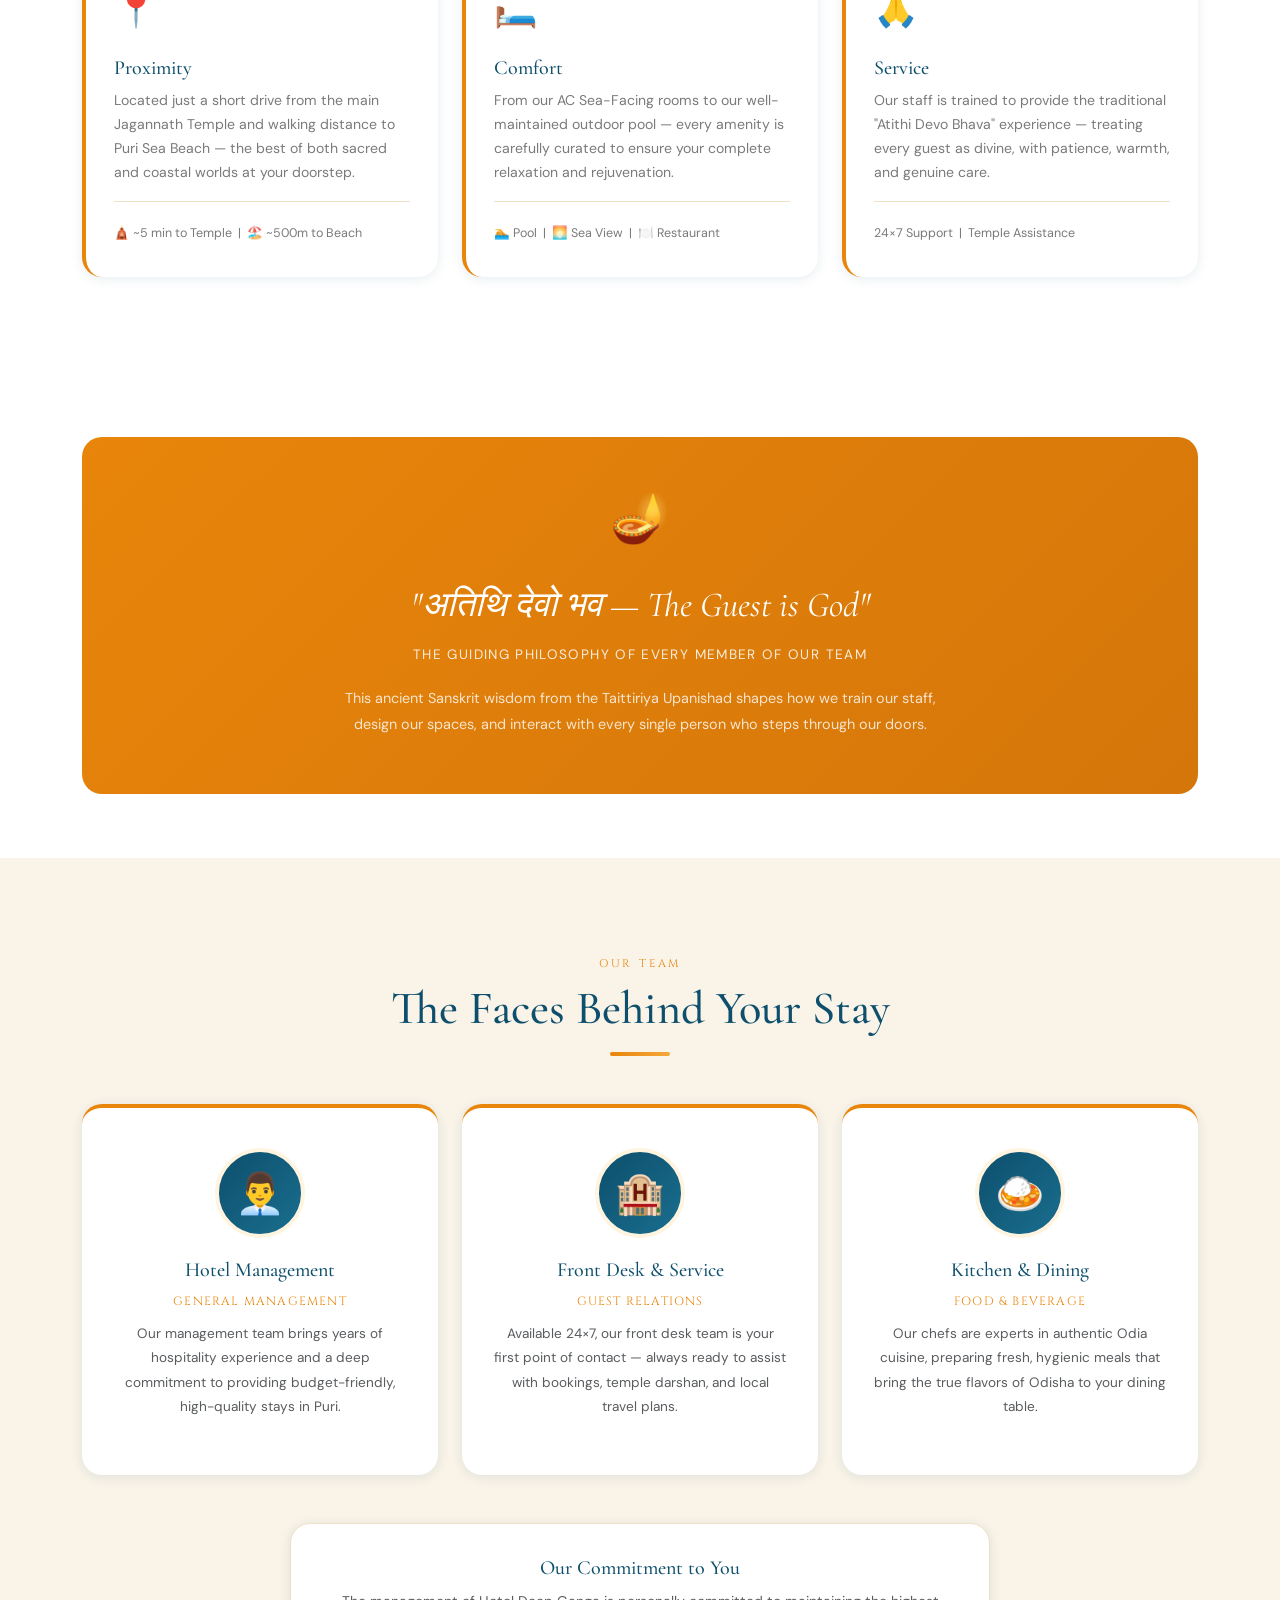
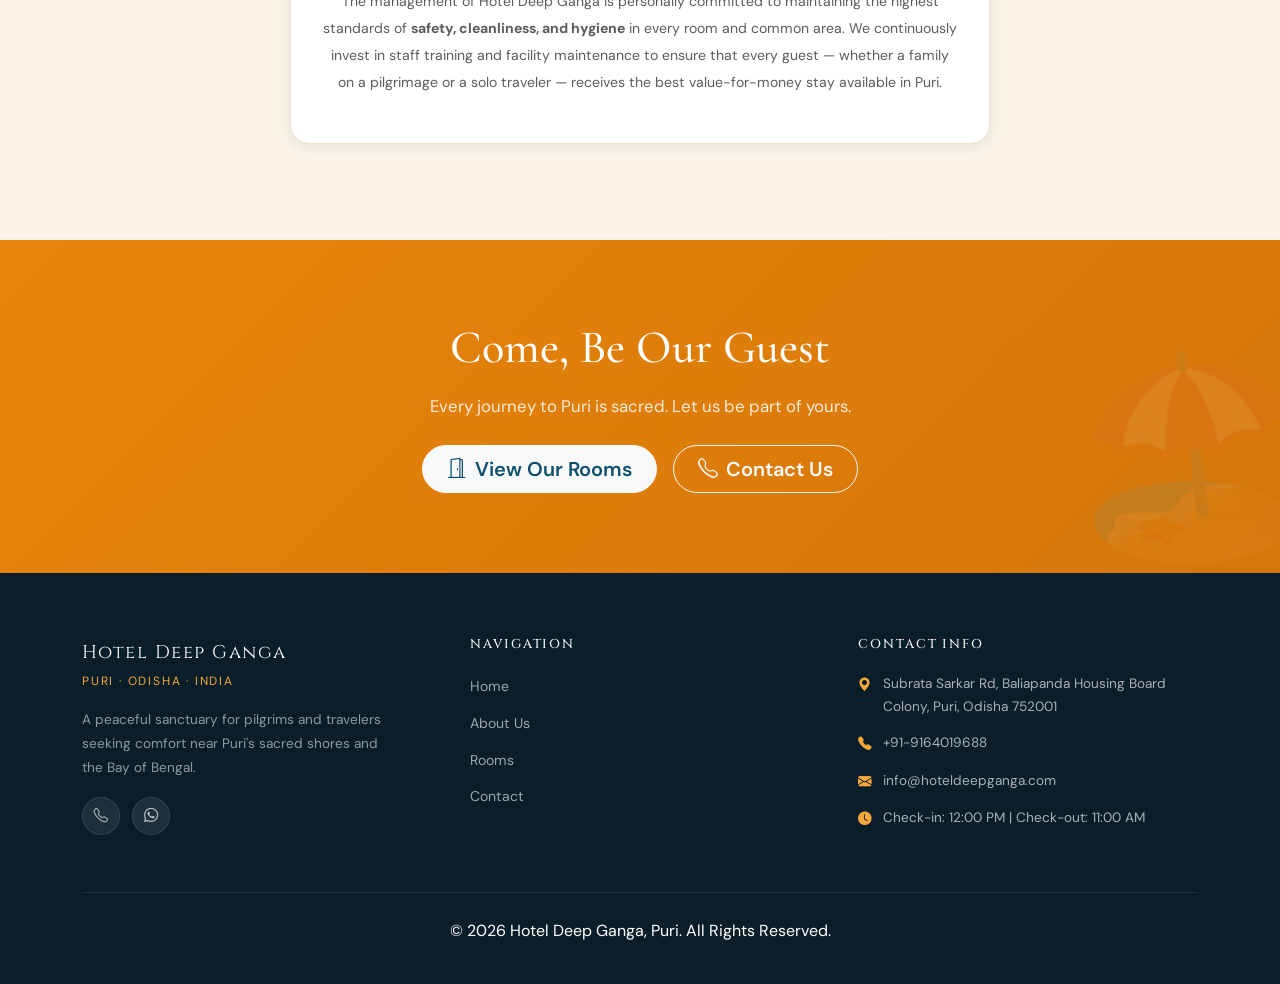
==== commit 8177f728: "mob" ====
--- a/about.html
+++ b/about.html
@@ -77,7 +77,7 @@
         <li class="nav-item"><a class="nav-link" href="rooms.html">Rooms</a></li>
         <li class="nav-item"><a class="nav-link" href="contact.html">Contact</a></li>
         <li class="nav-item ms-lg-2">
-          <a class="nav-link btn-book-nav" href="https://wa.me/917406193537?text=Hi!%20I'd%20like%20to%20check%20room%20availability%20for%20my%20upcoming%20stay." target="_blank" rel="noopener">
+          <a class="nav-link btn-book-nav" href="https://wa.me/919164019688?text=Hi!%20I'd%20like%20to%20check%20room%20availability%20for%20my%20upcoming%20stay." target="_blank" rel="noopener">
             <i class="bi bi-calendar-check me-1"></i> Book Now
           </a>
         </li>
@@ -280,8 +280,8 @@
         </div>
         <p style="font-size:.85rem;color:rgba(255,255,255,.55);line-height:1.8;max-width:300px">A peaceful sanctuary for pilgrims and travelers seeking comfort near Puri's sacred shores and the Bay of Bengal.</p>
         <div class="mt-3">
-          <a href="tel:+917406193537" class="social-btn"><i class="bi bi-telephone"></i></a>
-          <a href="https://wa.me/917406193537" class="social-btn"><i class="bi bi-whatsapp"></i></a>
+          <a href="tel:+919164019688" class="social-btn"><i class="bi bi-telephone"></i></a>
+          <a href="https://wa.me/919164019688" class="social-btn"><i class="bi bi-whatsapp"></i></a>
         </div>
       </div>
       <div class="col-lg-4 col-md-6">
@@ -296,7 +296,7 @@
       <div class="col-lg-4 col-md-6">
         <h6>Contact Info</h6>
         <div class="footer-contact-item"><span class="icon"><i class="bi bi-geo-alt-fill"></i></span><span>Subrata Sarkar Rd, Baliapanda Housing Board Colony, Puri, Odisha 752001</span></div>
-        <div class="footer-contact-item"><span class="icon"><i class="bi bi-telephone-fill"></i></span><span>+91-7406193537</span></div>
+        <div class="footer-contact-item"><span class="icon"><i class="bi bi-telephone-fill"></i></span><span>+91-9164019688</span></div>
         <div class="footer-contact-item"><span class="icon"><i class="bi bi-envelope-fill"></i></span><span>info@hoteldeepganga.com</span></div>
         <div class="footer-contact-item"><span class="icon"><i class="bi bi-clock-fill"></i></span><span>Check-in: 12:00 PM | Check-out: 11:00 AM</span></div>
       </div>
@@ -309,14 +309,14 @@
 
 <!-- ========== FLOATING BUTTONS ========== -->
 <div class="fab-wrapper left">
-  <a href="https://wa.me/917406193537?text=Hi!%20I'd%20like%20to%20check%20room%20availability%20for%20my%20upcoming%20stay." target="_blank" rel="noopener" class="fab-btn whatsapp" aria-label="WhatsApp Hotel Deep Ganga">
+  <a href="https://wa.me/919164019688?text=Hi!%20I'd%20like%20to%20check%20room%20availability%20for%20my%20upcoming%20stay." target="_blank" rel="noopener" class="fab-btn whatsapp" aria-label="WhatsApp Hotel Deep Ganga">
     <span class="fab-pulse"></span>
     <i class="bi bi-whatsapp"></i>
     <span class="fab-tooltip">Chat with our Manager</span>
   </a>
 </div>
 <div class="fab-wrapper right">
-  <a href="tel:+917406193537" class="fab-btn call" aria-label="Call Hotel Deep Ganga">
+  <a href="tel:+919164019688" class="fab-btn call" aria-label="Call Hotel Deep Ganga">
     <span class="fab-pulse"></span>
     <i class="bi bi-telephone-fill"></i>
     <span class="fab-tooltip">Call Hotel Deep Ganga</span>
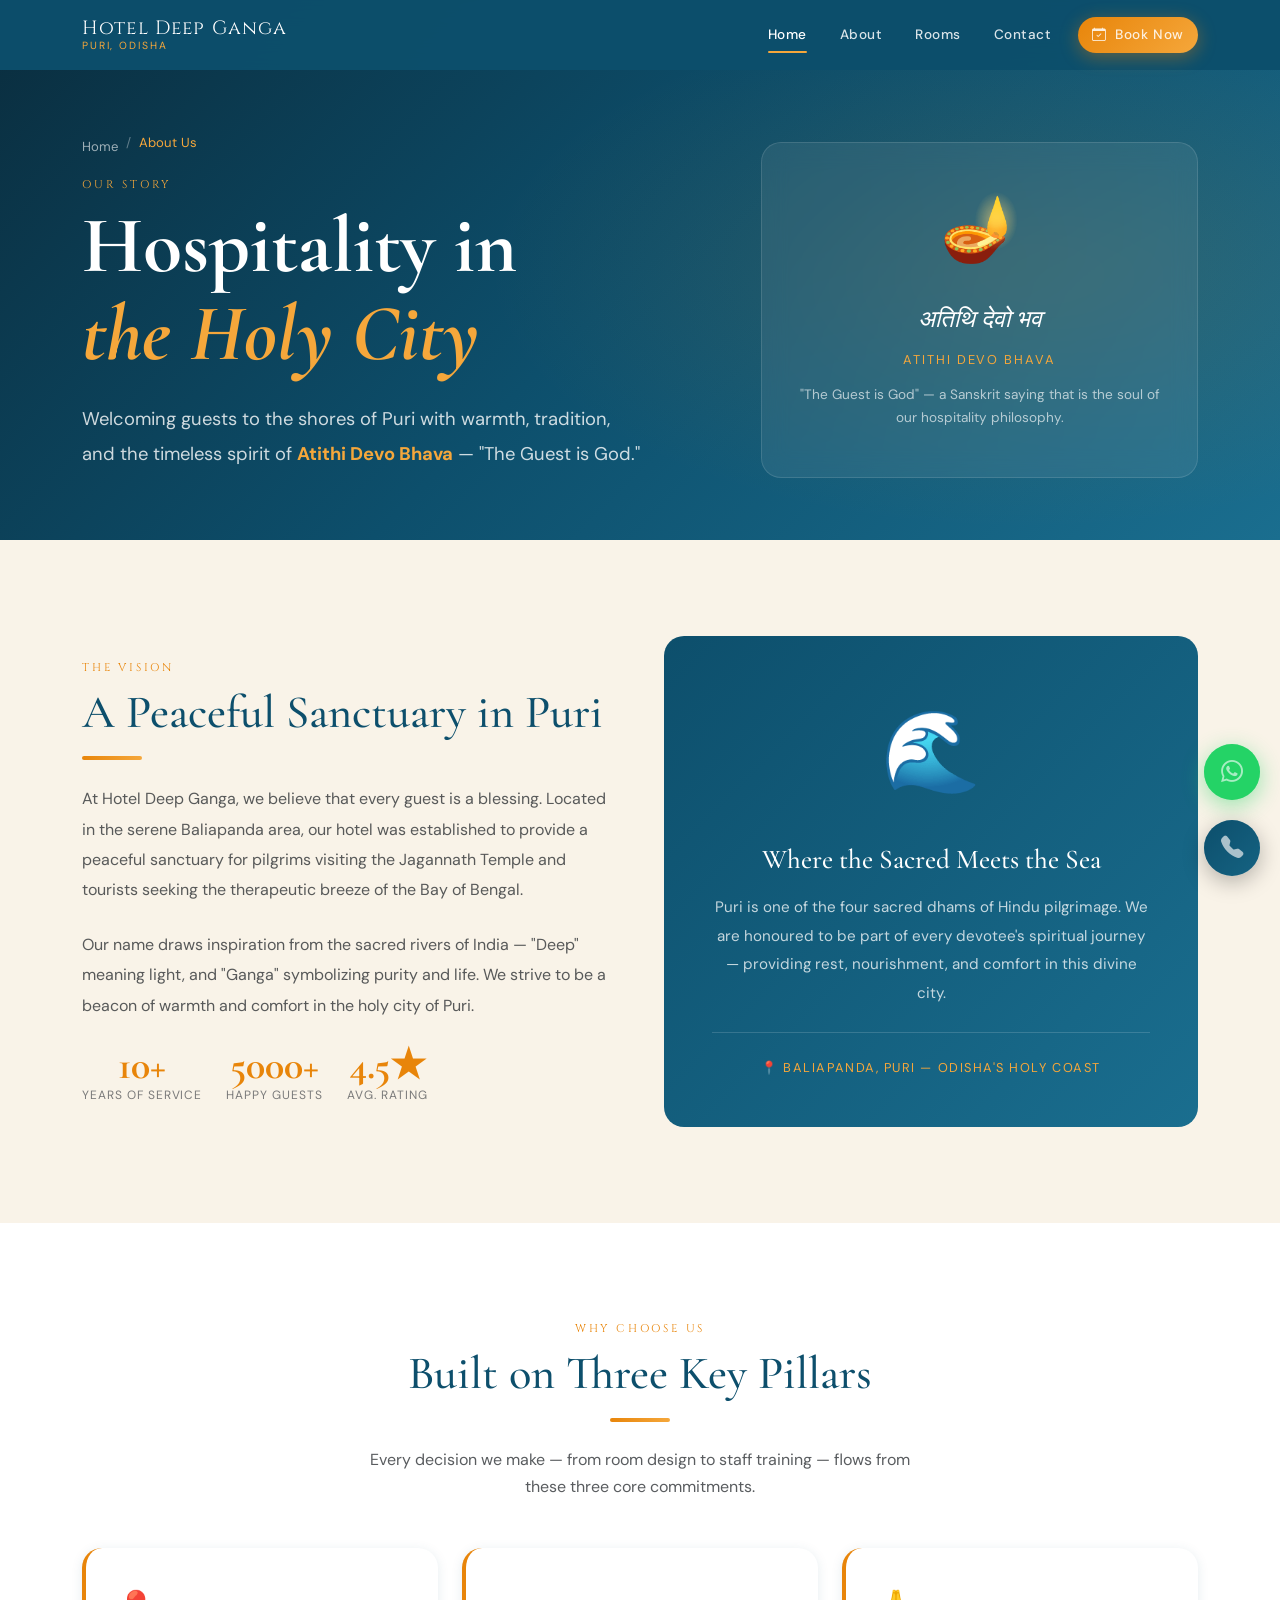
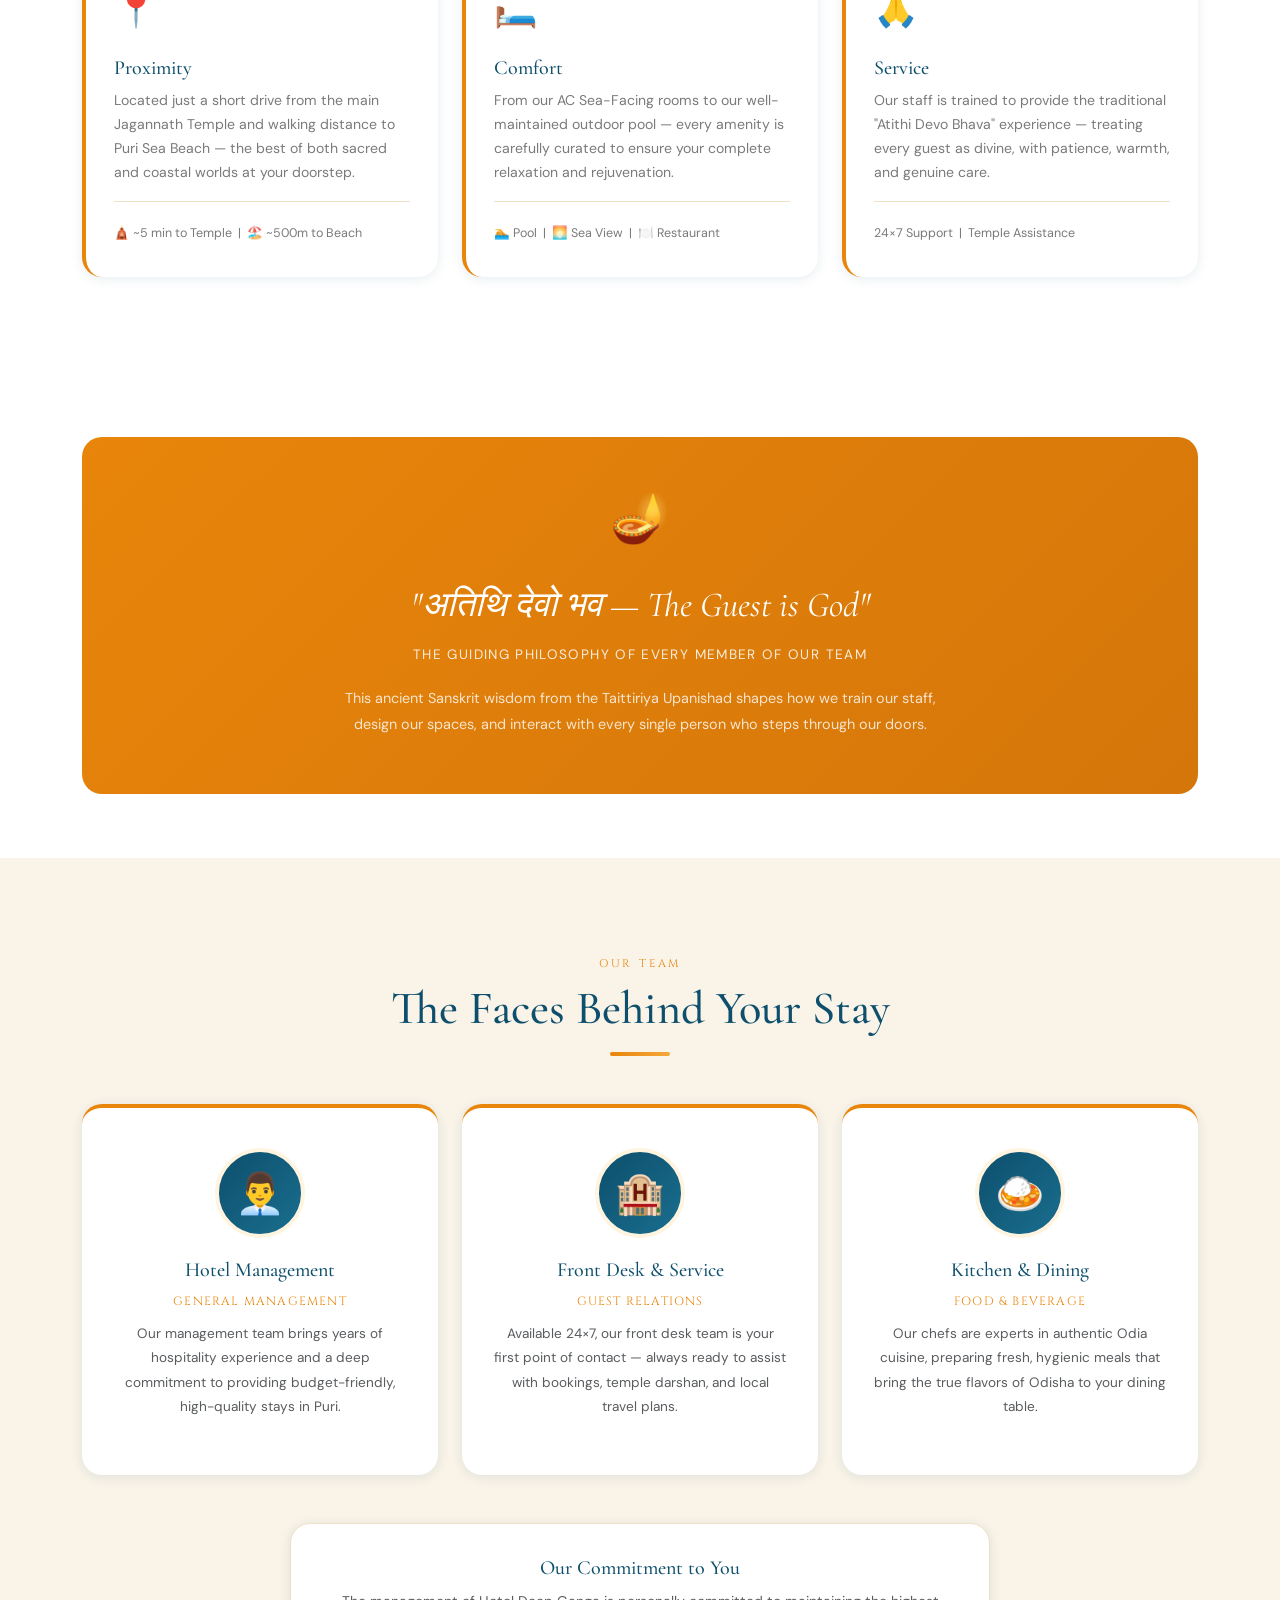
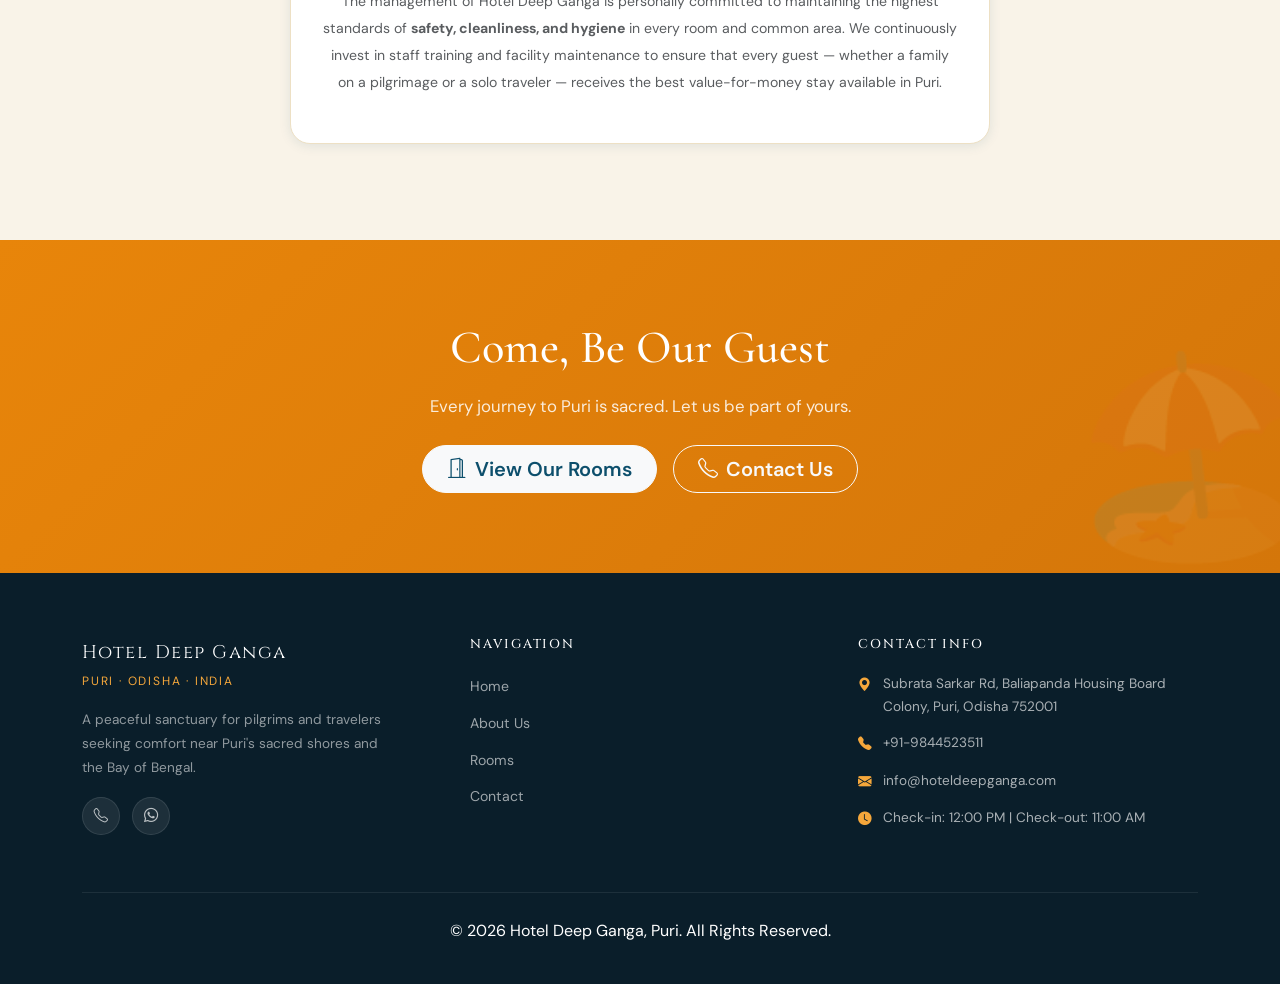
==== commit c2b2ce9a: "mob" ====
--- a/about.html
+++ b/about.html
@@ -77,7 +77,7 @@
         <li class="nav-item"><a class="nav-link" href="rooms.html">Rooms</a></li>
         <li class="nav-item"><a class="nav-link" href="contact.html">Contact</a></li>
         <li class="nav-item ms-lg-2">
-          <a class="nav-link btn-book-nav" href="https://wa.me/919164019688?text=Hi!%20I'd%20like%20to%20check%20room%20availability%20for%20my%20upcoming%20stay." target="_blank" rel="noopener">
+          <a class="nav-link btn-book-nav" href="https://wa.me/919844523511?text=Hi!%20I'd%20like%20to%20check%20room%20availability%20for%20my%20upcoming%20stay." target="_blank" rel="noopener">
             <i class="bi bi-calendar-check me-1"></i> Book Now
           </a>
         </li>
@@ -280,8 +280,8 @@
         </div>
         <p style="font-size:.85rem;color:rgba(255,255,255,.55);line-height:1.8;max-width:300px">A peaceful sanctuary for pilgrims and travelers seeking comfort near Puri's sacred shores and the Bay of Bengal.</p>
         <div class="mt-3">
-          <a href="tel:+919164019688" class="social-btn"><i class="bi bi-telephone"></i></a>
-          <a href="https://wa.me/919164019688" class="social-btn"><i class="bi bi-whatsapp"></i></a>
+          <a href="tel:+919844523511" class="social-btn"><i class="bi bi-telephone"></i></a>
+          <a href="https://wa.me/919844523511" class="social-btn"><i class="bi bi-whatsapp"></i></a>
         </div>
       </div>
       <div class="col-lg-4 col-md-6">
@@ -296,7 +296,7 @@
       <div class="col-lg-4 col-md-6">
         <h6>Contact Info</h6>
         <div class="footer-contact-item"><span class="icon"><i class="bi bi-geo-alt-fill"></i></span><span>Subrata Sarkar Rd, Baliapanda Housing Board Colony, Puri, Odisha 752001</span></div>
-        <div class="footer-contact-item"><span class="icon"><i class="bi bi-telephone-fill"></i></span><span>+91-9164019688</span></div>
+        <div class="footer-contact-item"><span class="icon"><i class="bi bi-telephone-fill"></i></span><span>+91-9844523511</span></div>
         <div class="footer-contact-item"><span class="icon"><i class="bi bi-envelope-fill"></i></span><span>info@hoteldeepganga.com</span></div>
         <div class="footer-contact-item"><span class="icon"><i class="bi bi-clock-fill"></i></span><span>Check-in: 12:00 PM | Check-out: 11:00 AM</span></div>
       </div>
@@ -309,14 +309,14 @@
 
 <!-- ========== FLOATING BUTTONS ========== -->
 <div class="fab-wrapper left">
-  <a href="https://wa.me/919164019688?text=Hi!%20I'd%20like%20to%20check%20room%20availability%20for%20my%20upcoming%20stay." target="_blank" rel="noopener" class="fab-btn whatsapp" aria-label="WhatsApp Hotel Deep Ganga">
+  <a href="https://wa.me/919844523511?text=Hi!%20I'd%20like%20to%20check%20room%20availability%20for%20my%20upcoming%20stay." target="_blank" rel="noopener" class="fab-btn whatsapp" aria-label="WhatsApp Hotel Deep Ganga">
     <span class="fab-pulse"></span>
     <i class="bi bi-whatsapp"></i>
     <span class="fab-tooltip">Chat with our Manager</span>
   </a>
 </div>
 <div class="fab-wrapper right">
-  <a href="tel:+919164019688" class="fab-btn call" aria-label="Call Hotel Deep Ganga">
+  <a href="tel:+919844523511" class="fab-btn call" aria-label="Call Hotel Deep Ganga">
     <span class="fab-pulse"></span>
     <i class="bi bi-telephone-fill"></i>
     <span class="fab-tooltip">Call Hotel Deep Ganga</span>
